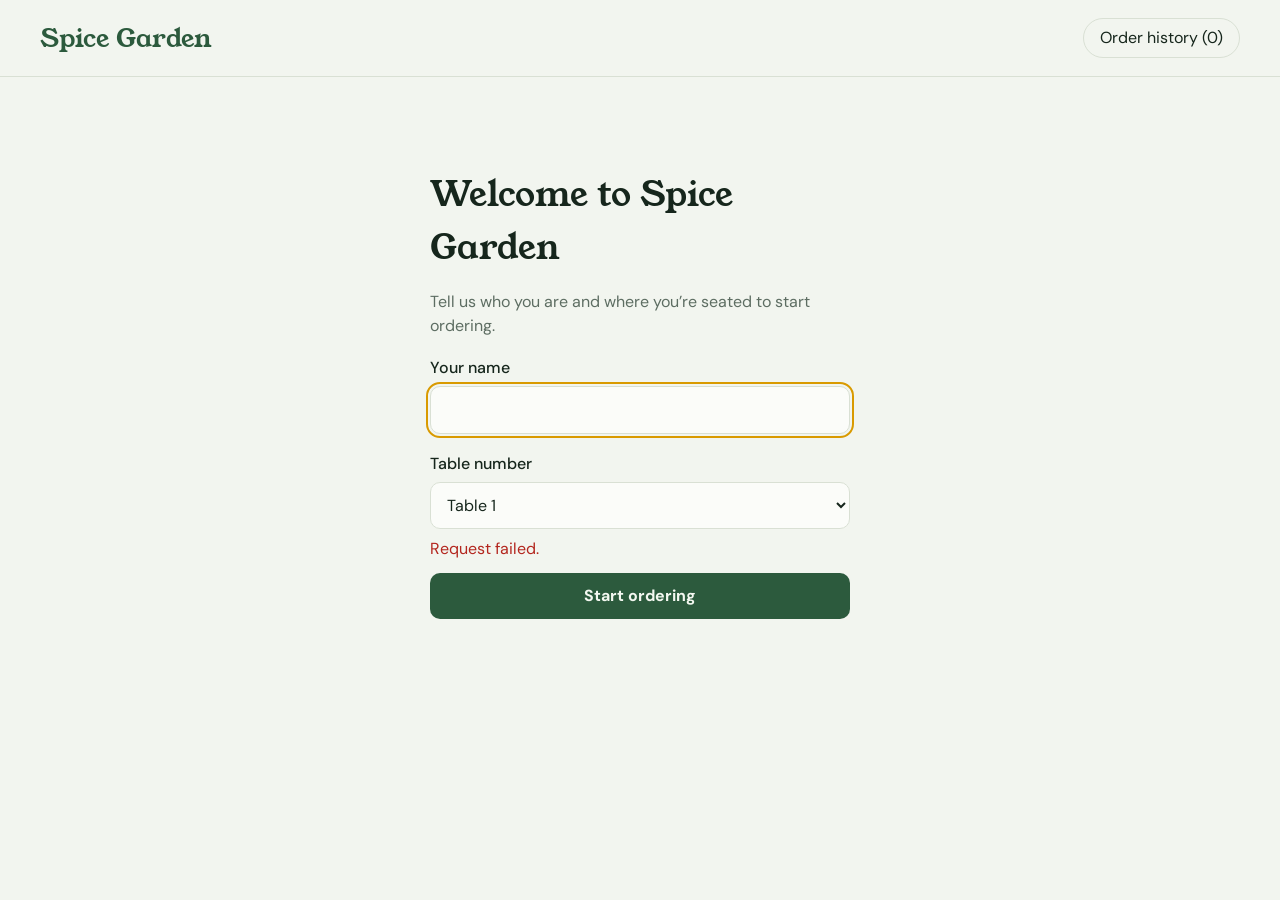
==== index.html @ db1479c8 "Initial commit" ====
<!DOCTYPE html>
<html lang="en">
<head>
<meta charset="utf-8">
<meta name="viewport" content="width=device-width, initial-scale=1, viewport-fit=cover">
<title>Spice Garden</title>
<link href="https://fonts.googleapis.com/css2?family=Young+Serif&family=DM+Sans:wght@400;500;700&display=swap" rel="stylesheet">
<style>
:root{
  --bg:#f2f5ef;--surface:#fbfcf9;--ink:#16261c;--muted:#5d6d62;--line:#d9e0d4;
  --green:#2c5a3d;--on-green:#f4f8f1;--gold:#d99a00;--veg:#2f8f4e;--nonveg:#c23b2e;--err:#b3261e;
  box-sizing:border-box;padding-top:env(safe-area-inset-top,0px);padding-bottom:env(safe-area-inset-bottom,0px);
  color-scheme:light;
}
@media (prefers-color-scheme:dark){:root:not([data-theme="light"]){
  --bg:#101a14;--surface:#17251c;--ink:#e8efe6;--muted:#9fb0a4;--line:#2a3b30;
  --green:#7fc496;--on-green:#0f1d14;--gold:#f0b429;--veg:#5fcf80;--nonveg:#ef7b6e;--err:#ff8a80;color-scheme:dark}}
:root[data-theme="dark"]{
  --bg:#101a14;--surface:#17251c;--ink:#e8efe6;--muted:#9fb0a4;--line:#2a3b30;
  --green:#7fc496;--on-green:#0f1d14;--gold:#f0b429;--veg:#5fcf80;--nonveg:#ef7b6e;--err:#ff8a80;color-scheme:dark}
html{scroll-padding-top:env(safe-area-inset-top,0px)}
*{box-sizing:border-box}
body{margin:0;background:var(--bg);color:var(--ink);font:16px/1.5 "DM Sans",system-ui,sans-serif}
h1,h2,h3{font-family:"Young Serif",Georgia,serif;font-weight:400;margin:0}
button{font:inherit;color:inherit;cursor:pointer}
:focus-visible{outline:2px solid var(--gold);outline-offset:2px}
header{display:flex;justify-content:space-between;align-items:center;gap:12px;padding:18px clamp(16px,4vw,40px);border-bottom:1px solid var(--line)}
header h1{font-size:1.6rem;color:var(--green)}
.link{background:none;border:1px solid var(--line);border-radius:999px;padding:7px 16px}
.link:hover{border-color:var(--green)}
main{max-width:1080px;margin:0 auto;padding:28px clamp(16px,4vw,40px) 60px}
.btn{background:var(--green);color:var(--on-green);border:0;border-radius:10px;padding:11px 20px;font-weight:700}
.btn:hover{filter:brightness(1.08)}
.btn[disabled]{opacity:.45;cursor:not-allowed}
.btn.ghost{background:transparent;color:var(--ink);border:1px solid var(--line)}
.btn.block{width:100%}
.muted{color:var(--muted)}
.err{color:var(--err);min-height:1.5em;margin:8px 0 0}
.start{max-width:420px;margin:7vh auto 0}
.start h2{font-size:2.2rem;margin-bottom:6px}
label{display:block;font-weight:500;margin:18px 0 6px}
input,select{width:100%;font:inherit;color:var(--ink);background:var(--surface);border:1px solid var(--line);border-radius:10px;padding:11px 12px}
.layout{display:grid;grid-template-columns:minmax(0,1fr) 340px;gap:36px;align-items:start}
@media (max-width:820px){.layout{grid-template-columns:1fr}}
.hello{margin-bottom:22px}
.hello h2{font-size:1.7rem}
.cat{margin-bottom:28px}
.cat h3{font-size:1.2rem;padding-bottom:8px;border-bottom:1px solid var(--line);margin-bottom:4px}
.item{display:flex;align-items:center;gap:14px;padding:14px 0;border-bottom:1px solid var(--line)}
.dish-thumb{width:54px;height:54px;border-radius:12px;object-fit:cover;box-shadow:0 5px 14px rgba(22,38,28,.12);transition:transform .2s}
.item:hover .dish-thumb{transform:scale(1.06) rotate(-2deg)}
.dot{width:14px;height:14px;border:2px solid;border-radius:3px;display:grid;place-items:center;flex:none}
.dot::after{content:"";width:6px;height:6px;border-radius:50%;background:currentColor}
.dot.v{color:var(--veg)}.dot.n{color:var(--nonveg)}
.item .info{flex:1;min-width:0}
.item .name{font-weight:500}
.item .sub{font-size:.85rem;color:var(--muted)}
.price{font-variant-numeric:tabular-nums;font-weight:500}
.qty{display:flex;align-items:center;border:1px solid var(--line);border-radius:999px}
.qty button{background:none;border:0;width:30px;height:30px;font-size:1.1rem}
.qty span{min-width:22px;text-align:center;font-variant-numeric:tabular-nums}
.add{background:none;border:1px solid var(--green);color:var(--green);border-radius:999px;padding:6px 16px;font-weight:700}
.add:hover{background:var(--green);color:var(--on-green)}
aside{position:sticky;top:calc(16px + env(safe-area-inset-top,0px));background:var(--surface);border:1px solid var(--line);border-radius:14px;padding:22px}
aside h3{font-size:1.3rem;margin-bottom:12px}
.line{display:flex;justify-content:space-between;gap:10px;padding:8px 0;border-bottom:1px dashed var(--line)}
.line .rm{background:none;border:0;color:var(--muted);padding:0 4px;font-size:1.1rem}
.line .rm:hover{color:var(--err)}
.sum{display:flex;justify-content:space-between;padding:4px 0;font-variant-numeric:tabular-nums}
.sum.total{font-weight:700;font-size:1.15rem;border-top:1px solid var(--ink);margin-top:8px;padding-top:10px}
.actions{display:grid;gap:8px;margin-top:18px}
.pay{display:grid;gap:8px;margin-top:16px}
.status{display:flex;gap:6px;margin:18px 0}
.status div{flex:1;text-align:center;padding:8px 4px;border-radius:8px;border:1px solid var(--line);font-size:.85rem;color:var(--muted)}
.status div.on{background:var(--green);color:var(--on-green);border-color:var(--green);font-weight:700}
.empty{color:var(--muted);padding:10px 0}
table{width:100%;border-collapse:collapse;font-variant-numeric:tabular-nums}
th,td{text-align:left;padding:11px 10px;border-bottom:1px solid var(--line)}
th{font-weight:500;color:var(--muted);font-size:.85rem}
.scroll{overflow-x:auto}
.toast{position:fixed;left:50%;bottom:calc(20px + env(safe-area-inset-bottom,0px));transform:translateX(-50%);background:var(--ink);color:var(--bg);padding:10px 18px;border-radius:999px;font-size:.9rem;opacity:0;pointer-events:none;transition:opacity .2s}
.toast.show{opacity:1}
@media (prefers-reduced-motion:reduce){*{transition:none!important}}
@media (max-width:520px){.dish-thumb{width:46px;height:46px}}
</style>
</head>
<body>
<header>
  <h1>Spice Garden</h1>
  <button class="link" id="navBtn"></button>
</header>
<main id="app"></main>
<div class="toast" id="toast" role="status"></div>

<script>
(function(){
  var MAX_TABLES = 10;
  var CATS = [["STARTER","Starter"],["MAIN_COURSE","Main course"],["DESSERT","Dessert"],["DRINK","Drink"]];
  var MENU = [];
  var S = {view:"start", prev:"start", stage:"order", customer:null, orderId:null, bill:null, picks:{}, history:[], current:null, error:""};
  var app = document.getElementById("app"), navBtn = document.getElementById("navBtn");

  // The page contains no ordering logic: every rule (validation, billing, GST,
  // payment, kitchen status) runs in the Java backend and is reached through /api/...
  function esc(s){var d=document.createElement("div");d.textContent=s;return d.innerHTML;}
  function money(v){return "₹"+Number(v).toFixed(2);}
  function toast(msg){var t=document.getElementById("toast");t.textContent=msg;t.classList.add("show");clearTimeout(toast.h);toast.h=setTimeout(function(){t.classList.remove("show");},1800);}
  function find(id){return MENU.filter(function(m){return m.id===id;})[0];}
  function B(){return S.bill || {lines:[],subtotal:0,gst:0,total:0};}

  function api(url, opts){
    return fetch(url, opts).then(function(r){
      return r.json().catch(function(){return {};}).then(function(d){
        if(!r.ok) throw new Error(d.error || "Request failed.");
        return d;
      });
    }).catch(function(e){
      throw new Error(e && e.message === "Failed to fetch" ? "Cannot reach the server. Please try again." : e.message);
    });
  }
  function form(o){return Object.keys(o).map(function(k){return encodeURIComponent(k)+"="+encodeURIComponent(o[k]);}).join("&");}
  function post(url,o){return api(url,{method:"POST",headers:{"Content-Type":"application/x-www-form-urlencoded;charset=UTF-8"},body:form(o)});}

  var DISH_IMAGES = {
    1:"public/dishes/paneer-tikka.svg",
    2:"public/dishes/chicken-wings.svg",
    3:"public/dishes/veg-biryani.svg",
    4:"public/dishes/butter-chicken.svg",
    5:"public/dishes/gulab-jamun.svg",
    6:"public/dishes/masala-chai.svg"
  };

  function itemRow(m){
    var q = S.picks[m.id]||1, veg = m.type==="VEG";
    return '<div class="item"><img class="dish-thumb" src="'+(DISH_IMAGES[m.id]||"")+'" alt="'+esc(m.name)+'"><span class="dot '+(veg?'v':'n')+'" title="'+(veg?'Vegetarian':'Non-vegetarian')+'"></span>'+
      '<div class="info"><div class="name">'+esc(m.name)+'</div><div class="sub">'+(veg?'Vegetarian':'Non-vegetarian, spice '+m.spice+'/5')+'</div></div>'+
      '<div class="price">'+money(m.price)+'</div>'+
      '<div class="qty"><button data-act="dec" data-id="'+m.id+'" aria-label="Decrease quantity">−</button><span>'+q+'</span><button data-act="inc" data-id="'+m.id+'" aria-label="Increase quantity">+</button></div>'+
      '<button class="add" data-act="add" data-id="'+m.id+'">Add</button></div>';
  }

  function menuHtml(){
    if(!MENU.length) return '<p class="empty">Loading menu…</p>';
    return CATS.map(function(c){
      var items = MENU.filter(function(m){return m.category===c[0];}).map(itemRow).join("");
      return '<section class="cat"><h3>'+c[1]+'</h3>'+items+'</section>';
    }).join("");
  }

  function totalsHtml(b){
    return '<div class="sum" style="margin-top:12px"><span>Subtotal</span><span>'+money(b.subtotal)+'</span></div>'+
      '<div class="sum"><span>GST (5%)</span><span>'+money(b.gst)+'</span></div>'+
      '<div class="sum total"><span>Total</span><span>'+money(b.total)+'</span></div>';
  }

  function cartHtml(){
    var b = B();
    var body = b.lines.length ? b.lines.map(function(l,i){
      return '<div class="line"><span>'+esc(l.name)+' × '+l.quantity+'</span><span>'+money(l.lineTotal)+
        ' <button class="rm" data-act="rm" data-i="'+i+'" aria-label="Remove '+esc(l.name)+'">×</button></span></div>';
    }).join("") : '<p class="empty">Your order is empty. Add something from the menu.</p>';
    return '<h3>Your order</h3>'+body+totalsHtml(b)+
      '<div class="err" id="cartErr">'+esc(S.error)+'</div>'+
      '<div class="actions"><button class="btn block" data-act="bill">Get bill</button>'+
      '<button class="btn ghost block" data-act="cancel">Cancel order</button></div>';
  }

  function billHtml(){
    var b = B(), c = S.customer;
    return '<h3>Bill · Order #'+b.orderId+'</h3><p class="muted" style="margin:0 0 8px">'+esc(c.name)+', table '+c.table+'</p>'+
      b.lines.map(function(l){return '<div class="line"><span>'+esc(l.name)+' × '+l.quantity+'</span><span>'+money(l.lineTotal)+'</span></div>';}).join("")+
      totalsHtml(b)+
      '<div class="err" id="payErr">'+esc(S.error)+'</div>'+
      '<div class="pay"><span class="muted">Choose a payment method</span>'+
      '<button class="btn block" data-act="pay" data-mode="CASH">Pay with cash</button>'+
      '<button class="btn block" data-act="pay" data-mode="UPI">Pay with UPI</button>'+
      '<button class="btn block" data-act="pay" data-mode="CARD">Pay with card</button>'+
      '<button class="btn ghost block" data-act="back">Back to order</button></div>';
  }

  var PAYMSG = {
    CASH:function(a){return "Please pay "+money(a)+" in cash at the counter.";},
    UPI:function(a){return "Scan the QR code to pay "+money(a)+" via UPI.";},
    CARD:function(a){return "Swipe your card to pay "+money(a)+".";}
  };

  function kitchenHtml(){
    var o = S.current, st = ["PAID","PREPARING","READY"], idx = st.indexOf(o.status);
    var done = o.status==="READY";
    return '<h3>Order #'+o.id+'</h3><p class="muted" style="margin:0">'+PAYMSG[o.mode](o.total)+'</p>'+
      '<div class="status">'+st.map(function(s,i){return '<div class="'+(i<=idx?'on':'')+'">'+s.charAt(0)+s.slice(1).toLowerCase()+'</div>';}).join("")+'</div>'+
      '<p>'+(done?'Order #'+o.id+' is ready. Thank you, '+esc(o.name)+'! Enjoy your meal at table '+o.table+'.':'Kitchen: preparing order #'+o.id+'…')+'</p>'+
      (done?'<div class="actions"><button class="btn block" data-act="next">Serve another customer</button></div>':'');
  }

  function startHtml(){
    var opts = ""; for(var i=1;i<=MAX_TABLES;i++) opts += '<option value="'+i+'">Table '+i+'</option>';
    return '<div class="start"><h2>Welcome to Spice Garden</h2><p class="muted">Tell us who you are and where you’re seated to start ordering.</p>'+
      '<form id="startForm" novalidate><label for="nm">Your name</label><input id="nm" autocomplete="off" required>'+
      '<label for="tb">Table number</label><select id="tb">'+opts+'</select>'+
      '<div class="err" id="startErr">'+esc(S.error)+'</div>'+
      '<button class="btn block" type="submit" style="margin-top:12px">Start ordering</button></form></div>';
  }

  function historyHtml(){
    if(!S.history.length) return '<h2>Order history</h2><p class="empty">No orders today.</p>';
    return '<h2 style="margin-bottom:14px">Order history</h2><div class="scroll"><table><thead><tr><th>Order</th><th>Customer</th><th>Table</th><th>Total</th><th>Paid by</th><th>Status</th></tr></thead><tbody>'+
      S.history.map(function(o){return '<tr><td>#'+o.id+'</td><td>'+esc(o.name)+'</td><td>'+o.table+'</td><td>'+money(o.total)+'</td><td>'+esc(o.mode)+'</td><td>'+esc(o.status)+'</td></tr>';}).join("")+'</tbody></table></div>';
  }

  function render(){
    navBtn.textContent = S.view==="history" ? "Back" : "Order history ("+S.history.length+")";
    if(S.view==="history"){ app.innerHTML = historyHtml(); return; }
    if(S.view==="start"){ app.innerHTML = startHtml(); var n=document.getElementById("nm"); if(n) n.focus(); return; }
    var side = S.stage==="bill" ? billHtml() : S.stage==="kitchen" ? kitchenHtml() : cartHtml();
    var menu = S.stage==="order" ? menuHtml() : "";
    app.innerHTML = '<div class="hello"><h2>Hello '+esc(S.customer.name)+'</h2><p class="muted" style="margin:0">Table '+S.customer.table+' is ready.</p></div>'+
      (S.stage==="order" ? '<div class="layout"><div>'+menu+'</div><aside>'+side+'</aside></div>' : '<div style="max-width:440px"><aside style="position:static">'+side+'</aside></div>');
  }

  function resetOrder(){ S.bill=null; S.picks={}; S.stage="order"; S.error=""; }
  function fail(e){ S.error = e.message; render(); }

  function refreshHistory(){
    return api("/api/history").then(function(h){ S.history = h; render(); }).catch(function(){});
  }

  // The Java kitchen thread moves the order PAID -> PREPARING -> READY; the page just polls.
  function startKitchen(o){
    S.current = o; S.stage = "kitchen"; render();
    (function poll(){
      api("/api/order?orderId="+o.id).then(function(b){
        if(S.current!==o) return;
        o.status = b.status;
        if(S.stage==="kitchen" && S.view!=="history") render();
        if(b.status==="READY") setTimeout(refreshHistory,300); else setTimeout(poll,400);
      }).catch(function(){ if(S.current===o) setTimeout(poll,1000); });
    })();
  }

  app.addEventListener("submit", function(e){
    if(e.target.id!=="startForm") return;
    e.preventDefault();
    var name = document.getElementById("nm").value, table = document.getElementById("tb").value;
    post("/api/order",{name:name,table:table}).then(function(b){
      S.customer={name:b.name,table:b.table}; S.orderId=b.orderId; S.bill=b; S.error=""; S.view="order"; S.stage="order"; S.picks={}; render();
    }).catch(function(err){
      S.error=err.message; var el=document.getElementById("startErr"); if(el) el.textContent=S.error;
    });
  });

  app.addEventListener("click", function(e){
    var b = e.target.closest("[data-act]"); if(!b) return;
    var act = b.dataset.act, id = parseInt(b.dataset.id,10);
    if(act==="inc"){ S.picks[id]=Math.min(20,(S.picks[id]||1)+1); render(); }
    else if(act==="dec"){ S.picks[id]=Math.max(1,(S.picks[id]||1)-1); render(); }
    else if(act==="add"){
      var m = find(id), q = S.picks[id]||1;
      post("/api/order",{orderId:S.orderId,item:id,quantity:q}).then(function(r){
        S.bill=r; S.picks[id]=1; S.error=""; render(); toast("Added "+q+" × "+m.name);
      }).catch(fail);
    }
    else if(act==="rm"){
      api("/api/order?orderId="+S.orderId+"&line="+(parseInt(b.dataset.i,10)+1),{method:"DELETE"}).then(function(r){
        S.bill=r; S.error=""; render();
      }).catch(fail);
    }
    else if(act==="bill"){
      api("/api/bill?orderId="+S.orderId).then(function(r){
        S.bill=r; S.error=""; S.stage="bill"; render();
      }).catch(fail);
    }
    else if(act==="back"){ S.stage="order"; S.error=""; render(); }
    else if(act==="cancel"){
      api("/api/order?orderId="+S.orderId,{method:"DELETE"}).then(function(){
        resetOrder(); S.view="start"; S.customer=null; S.orderId=null; render(); toast("Order cancelled");
      }).catch(fail);
    }
    else if(act==="pay"){
      post("/api/pay",{orderId:S.orderId,mode:b.dataset.mode}).then(function(o){
        S.bill=null; S.error=""; startKitchen(o);
      }).catch(fail);
    }
    else if(act==="next"){ S.customer=null; S.orderId=null; S.current=null; resetOrder(); S.view="start"; render(); }
  });

  navBtn.addEventListener("click", function(){
    if(S.view==="history"){ S.view = S.prev; }
    else { S.prev = S.view; S.view = "history"; refreshHistory(); }
    render();
  });

  api("/api/menu").then(function(m){ MENU = m; render(); }).catch(function(e){ S.error=e.message; render(); });
  refreshHistory();
  render();
})();
</script>
</body>
</html>
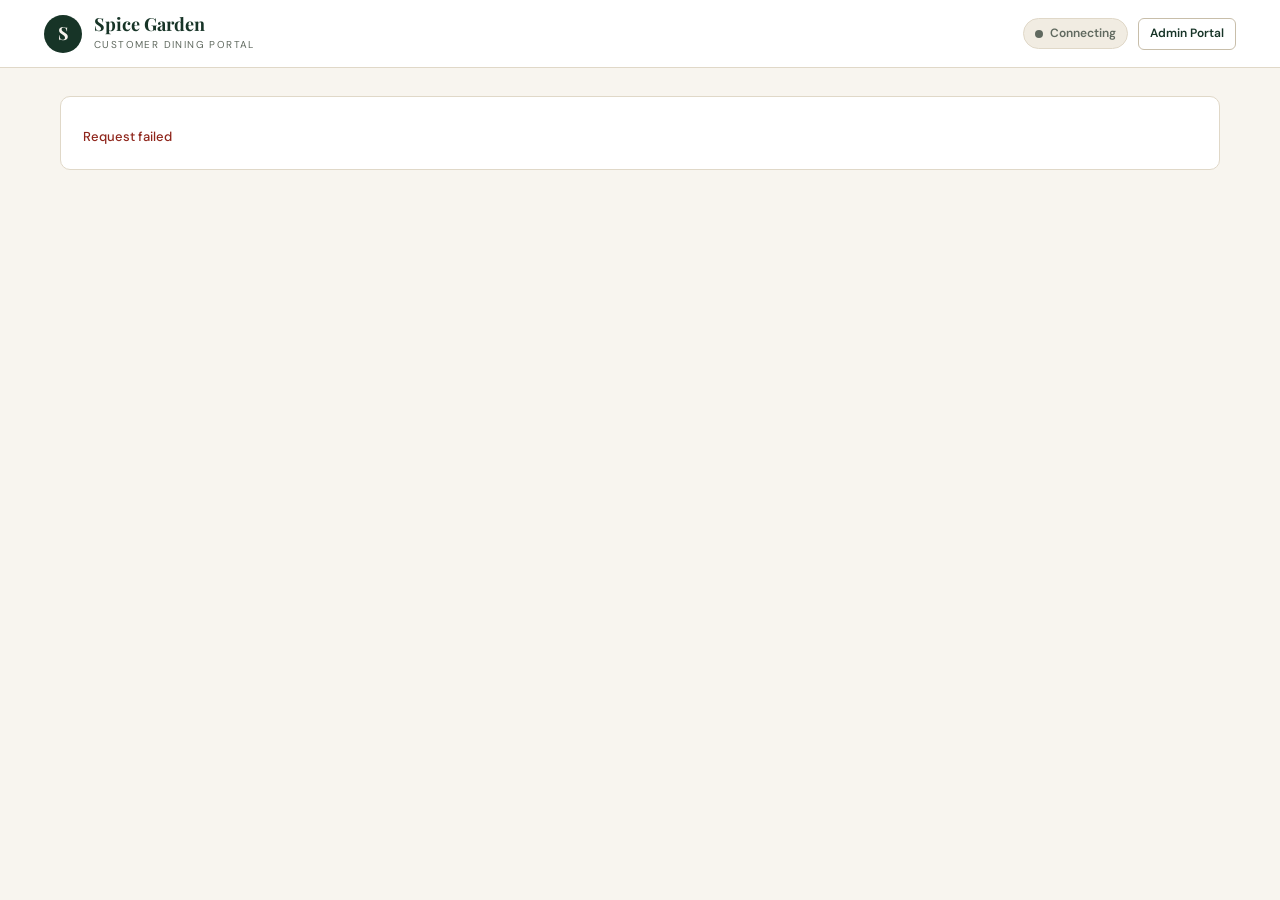
==== commit aac07af5: "Add Customer/Admin portals, visual table floor plan, shared table billing, MySQL/persistent DB, feed" ====
--- a/index.html
+++ b/index.html
@@ -1,299 +1,65 @@
-<!DOCTYPE html>
+<!doctype html>
 <html lang="en">
 <head>
-<meta charset="utf-8">
-<meta name="viewport" content="width=device-width, initial-scale=1, viewport-fit=cover">
-<title>Spice Garden</title>
-<link href="https://fonts.googleapis.com/css2?family=Young+Serif&family=DM+Sans:wght@400;500;700&display=swap" rel="stylesheet">
-<style>
-:root{
-  --bg:#f2f5ef;--surface:#fbfcf9;--ink:#16261c;--muted:#5d6d62;--line:#d9e0d4;
-  --green:#2c5a3d;--on-green:#f4f8f1;--gold:#d99a00;--veg:#2f8f4e;--nonveg:#c23b2e;--err:#b3261e;
-  box-sizing:border-box;padding-top:env(safe-area-inset-top,0px);padding-bottom:env(safe-area-inset-bottom,0px);
-  color-scheme:light;
-}
-@media (prefers-color-scheme:dark){:root:not([data-theme="light"]){
-  --bg:#101a14;--surface:#17251c;--ink:#e8efe6;--muted:#9fb0a4;--line:#2a3b30;
-  --green:#7fc496;--on-green:#0f1d14;--gold:#f0b429;--veg:#5fcf80;--nonveg:#ef7b6e;--err:#ff8a80;color-scheme:dark}}
-:root[data-theme="dark"]{
-  --bg:#101a14;--surface:#17251c;--ink:#e8efe6;--muted:#9fb0a4;--line:#2a3b30;
-  --green:#7fc496;--on-green:#0f1d14;--gold:#f0b429;--veg:#5fcf80;--nonveg:#ef7b6e;--err:#ff8a80;color-scheme:dark}
-html{scroll-padding-top:env(safe-area-inset-top,0px)}
-*{box-sizing:border-box}
-body{margin:0;background:var(--bg);color:var(--ink);font:16px/1.5 "DM Sans",system-ui,sans-serif}
-h1,h2,h3{font-family:"Young Serif",Georgia,serif;font-weight:400;margin:0}
-button{font:inherit;color:inherit;cursor:pointer}
-:focus-visible{outline:2px solid var(--gold);outline-offset:2px}
-header{display:flex;justify-content:space-between;align-items:center;gap:12px;padding:18px clamp(16px,4vw,40px);border-bottom:1px solid var(--line)}
-header h1{font-size:1.6rem;color:var(--green)}
-.link{background:none;border:1px solid var(--line);border-radius:999px;padding:7px 16px}
-.link:hover{border-color:var(--green)}
-main{max-width:1080px;margin:0 auto;padding:28px clamp(16px,4vw,40px) 60px}
-.btn{background:var(--green);color:var(--on-green);border:0;border-radius:10px;padding:11px 20px;font-weight:700}
-.btn:hover{filter:brightness(1.08)}
-.btn[disabled]{opacity:.45;cursor:not-allowed}
-.btn.ghost{background:transparent;color:var(--ink);border:1px solid var(--line)}
-.btn.block{width:100%}
-.muted{color:var(--muted)}
-.err{color:var(--err);min-height:1.5em;margin:8px 0 0}
-.start{max-width:420px;margin:7vh auto 0}
-.start h2{font-size:2.2rem;margin-bottom:6px}
-label{display:block;font-weight:500;margin:18px 0 6px}
-input,select{width:100%;font:inherit;color:var(--ink);background:var(--surface);border:1px solid var(--line);border-radius:10px;padding:11px 12px}
-.layout{display:grid;grid-template-columns:minmax(0,1fr) 340px;gap:36px;align-items:start}
-@media (max-width:820px){.layout{grid-template-columns:1fr}}
-.hello{margin-bottom:22px}
-.hello h2{font-size:1.7rem}
-.cat{margin-bottom:28px}
-.cat h3{font-size:1.2rem;padding-bottom:8px;border-bottom:1px solid var(--line);margin-bottom:4px}
-.item{display:flex;align-items:center;gap:14px;padding:14px 0;border-bottom:1px solid var(--line)}
-.dish-thumb{width:54px;height:54px;border-radius:12px;object-fit:cover;box-shadow:0 5px 14px rgba(22,38,28,.12);transition:transform .2s}
-.item:hover .dish-thumb{transform:scale(1.06) rotate(-2deg)}
-.dot{width:14px;height:14px;border:2px solid;border-radius:3px;display:grid;place-items:center;flex:none}
-.dot::after{content:"";width:6px;height:6px;border-radius:50%;background:currentColor}
-.dot.v{color:var(--veg)}.dot.n{color:var(--nonveg)}
-.item .info{flex:1;min-width:0}
-.item .name{font-weight:500}
-.item .sub{font-size:.85rem;color:var(--muted)}
-.price{font-variant-numeric:tabular-nums;font-weight:500}
-.qty{display:flex;align-items:center;border:1px solid var(--line);border-radius:999px}
-.qty button{background:none;border:0;width:30px;height:30px;font-size:1.1rem}
-.qty span{min-width:22px;text-align:center;font-variant-numeric:tabular-nums}
-.add{background:none;border:1px solid var(--green);color:var(--green);border-radius:999px;padding:6px 16px;font-weight:700}
-.add:hover{background:var(--green);color:var(--on-green)}
-aside{position:sticky;top:calc(16px + env(safe-area-inset-top,0px));background:var(--surface);border:1px solid var(--line);border-radius:14px;padding:22px}
-aside h3{font-size:1.3rem;margin-bottom:12px}
-.line{display:flex;justify-content:space-between;gap:10px;padding:8px 0;border-bottom:1px dashed var(--line)}
-.line .rm{background:none;border:0;color:var(--muted);padding:0 4px;font-size:1.1rem}
-.line .rm:hover{color:var(--err)}
-.sum{display:flex;justify-content:space-between;padding:4px 0;font-variant-numeric:tabular-nums}
-.sum.total{font-weight:700;font-size:1.15rem;border-top:1px solid var(--ink);margin-top:8px;padding-top:10px}
-.actions{display:grid;gap:8px;margin-top:18px}
-.pay{display:grid;gap:8px;margin-top:16px}
-.status{display:flex;gap:6px;margin:18px 0}
-.status div{flex:1;text-align:center;padding:8px 4px;border-radius:8px;border:1px solid var(--line);font-size:.85rem;color:var(--muted)}
-.status div.on{background:var(--green);color:var(--on-green);border-color:var(--green);font-weight:700}
-.empty{color:var(--muted);padding:10px 0}
-table{width:100%;border-collapse:collapse;font-variant-numeric:tabular-nums}
-th,td{text-align:left;padding:11px 10px;border-bottom:1px solid var(--line)}
-th{font-weight:500;color:var(--muted);font-size:.85rem}
-.scroll{overflow-x:auto}
-.toast{position:fixed;left:50%;bottom:calc(20px + env(safe-area-inset-bottom,0px));transform:translateX(-50%);background:var(--ink);color:var(--bg);padding:10px 18px;border-radius:999px;font-size:.9rem;opacity:0;pointer-events:none;transition:opacity .2s}
-.toast.show{opacity:1}
-@media (prefers-reduced-motion:reduce){*{transition:none!important}}
-@media (max-width:520px){.dish-thumb{width:46px;height:46px}}
-</style>
+  <meta charset="utf-8">
+  <meta name="viewport" content="width=device-width, initial-scale=1">
+  <meta name="theme-color" content="#173427">
+  <title>Spice Garden · Table Dining &amp; Ordering</title>
+  <link rel="preconnect" href="https://fonts.googleapis.com">
+  <link rel="preconnect" href="https://fonts.gstatic.com" crossorigin>
+  <link href="https://fonts.googleapis.com/css2?family=DM+Sans:wght@400;500;600;700&family=Playfair+Display:ital,wght@0,600;0,700;1,600&display=swap" rel="stylesheet">
+  <link rel="stylesheet" href="/public/css/theme.css">
+  <script src="/public/js/qr.js" defer></script>
+  <script src="/public/js/customer.js" defer></script>
 </head>
 <body>
-<header>
-  <h1>Spice Garden</h1>
-  <button class="link" id="navBtn"></button>
-</header>
-<main id="app"></main>
-<div class="toast" id="toast" role="status"></div>
+  <header class="topbar">
+    <a class="brand" href="/">
+      <span class="brand-mark">S</span>
+      <span class="brand-text">
+        <strong>Spice Garden</strong>
+        <small>Customer Dining Portal</small>
+      </span>
+    </a>
+    <div class="topbar-right">
+      <span class="live-pill" id="live-pill"><span class="live-dot"></span><span id="live-label">Connecting</span></span>
+      <a class="btn btn-outline btn-sm" href="/admin">Admin Portal</a>
+    </div>
+  </header>
 
-<script>
-(function(){
-  var MAX_TABLES = 10;
-  var CATS = [["STARTER","Starter"],["MAIN_COURSE","Main course"],["DESSERT","Dessert"],["DRINK","Drink"]];
-  var MENU = [];
-  var S = {view:"start", prev:"start", stage:"order", customer:null, orderId:null, bill:null, picks:{}, history:[], current:null, error:""};
-  var app = document.getElementById("app"), navBtn = document.getElementById("navBtn");
+  <main class="page" id="app">
+    <p class="muted">Loading Spice Garden dining floor…</p>
+  </main>
 
-  // The page contains no ordering logic: every rule (validation, billing, GST,
-  // payment, kitchen status) runs in the Java backend and is reached through /api/...
-  function esc(s){var d=document.createElement("div");d.textContent=s;return d.innerHTML;}
-  function money(v){return "₹"+Number(v).toFixed(2);}
-  function toast(msg){var t=document.getElementById("toast");t.textContent=msg;t.classList.add("show");clearTimeout(toast.h);toast.h=setTimeout(function(){t.classList.remove("show");},1800);}
-  function find(id){return MENU.filter(function(m){return m.id===id;})[0];}
-  function B(){return S.bill || {lines:[],subtotal:0,gst:0,total:0};}
+  <dialog id="qr-dialog">
+    <div class="dialog-head">
+      <div>
+        <p class="eyebrow">Share Your Table</p>
+        <h3>Invite Friends to <span id="qr-table-title">Table</span></h3>
+      </div>
+      <button class="icon-close" type="button" id="close-qr" aria-label="Close QR dialog">×</button>
+    </div>
+    <p class="muted" style="margin:0;font-size:13px;">Anyone at your table can scan this QR code or enter the join code on their phone to order onto the same running bill.</p>
+    <div class="qr-box" id="qr-container"></div>
+    <div style="text-align:center;">
+      <div class="code-chip" id="qr-code-text" style="font-size:16px;padding:7px 14px;"></div>
+      <p class="muted mono" id="qr-url-text" style="font-size:11px;word-break:break-all;margin:10px 0;"></p>
+      <button class="btn btn-outline btn-sm" type="button" id="copy-join-link">Copy invite link</button>
+    </div>
+  </dialog>
 
-  function api(url, opts){
-    return fetch(url, opts).then(function(r){
-      return r.json().catch(function(){return {};}).then(function(d){
-        if(!r.ok) throw new Error(d.error || "Request failed.");
-        return d;
-      });
-    }).catch(function(e){
-      throw new Error(e && e.message === "Failed to fetch" ? "Cannot reach the server. Please try again." : e.message);
-    });
-  }
-  function form(o){return Object.keys(o).map(function(k){return encodeURIComponent(k)+"="+encodeURIComponent(o[k]);}).join("&");}
-  function post(url,o){return api(url,{method:"POST",headers:{"Content-Type":"application/x-www-form-urlencoded;charset=UTF-8"},body:form(o)});}
+  <dialog id="checkout-dialog">
+    <div class="dialog-head">
+      <div>
+        <p class="eyebrow">Shared Table Settlement</p>
+        <h3>Checkout · <span id="checkout-table-label">Table</span></h3>
+      </div>
+      <button class="icon-close" type="button" id="close-checkout" aria-label="Close checkout">×</button>
+    </div>
+    <div id="checkout-summary"></div>
+    <p class="error-msg" id="checkout-error"></p>
+  </dialog>
 
-  var DISH_IMAGES = {
-    1:"public/dishes/paneer-tikka.svg",
-    2:"public/dishes/chicken-wings.svg",
-    3:"public/dishes/veg-biryani.svg",
-    4:"public/dishes/butter-chicken.svg",
-    5:"public/dishes/gulab-jamun.svg",
-    6:"public/dishes/masala-chai.svg"
-  };
-
-  function itemRow(m){
-    var q = S.picks[m.id]||1, veg = m.type==="VEG";
-    return '<div class="item"><img class="dish-thumb" src="'+(DISH_IMAGES[m.id]||"")+'" alt="'+esc(m.name)+'"><span class="dot '+(veg?'v':'n')+'" title="'+(veg?'Vegetarian':'Non-vegetarian')+'"></span>'+
-      '<div class="info"><div class="name">'+esc(m.name)+'</div><div class="sub">'+(veg?'Vegetarian':'Non-vegetarian, spice '+m.spice+'/5')+'</div></div>'+
-      '<div class="price">'+money(m.price)+'</div>'+
-      '<div class="qty"><button data-act="dec" data-id="'+m.id+'" aria-label="Decrease quantity">−</button><span>'+q+'</span><button data-act="inc" data-id="'+m.id+'" aria-label="Increase quantity">+</button></div>'+
-      '<button class="add" data-act="add" data-id="'+m.id+'">Add</button></div>';
-  }
-
-  function menuHtml(){
-    if(!MENU.length) return '<p class="empty">Loading menu…</p>';
-    return CATS.map(function(c){
-      var items = MENU.filter(function(m){return m.category===c[0];}).map(itemRow).join("");
-      return '<section class="cat"><h3>'+c[1]+'</h3>'+items+'</section>';
-    }).join("");
-  }
-
-  function totalsHtml(b){
-    return '<div class="sum" style="margin-top:12px"><span>Subtotal</span><span>'+money(b.subtotal)+'</span></div>'+
-      '<div class="sum"><span>GST (5%)</span><span>'+money(b.gst)+'</span></div>'+
-      '<div class="sum total"><span>Total</span><span>'+money(b.total)+'</span></div>';
-  }
-
-  function cartHtml(){
-    var b = B();
-    var body = b.lines.length ? b.lines.map(function(l,i){
-      return '<div class="line"><span>'+esc(l.name)+' × '+l.quantity+'</span><span>'+money(l.lineTotal)+
-        ' <button class="rm" data-act="rm" data-i="'+i+'" aria-label="Remove '+esc(l.name)+'">×</button></span></div>';
-    }).join("") : '<p class="empty">Your order is empty. Add something from the menu.</p>';
-    return '<h3>Your order</h3>'+body+totalsHtml(b)+
-      '<div class="err" id="cartErr">'+esc(S.error)+'</div>'+
-      '<div class="actions"><button class="btn block" data-act="bill">Get bill</button>'+
-      '<button class="btn ghost block" data-act="cancel">Cancel order</button></div>';
-  }
-
-  function billHtml(){
-    var b = B(), c = S.customer;
-    return '<h3>Bill · Order #'+b.orderId+'</h3><p class="muted" style="margin:0 0 8px">'+esc(c.name)+', table '+c.table+'</p>'+
-      b.lines.map(function(l){return '<div class="line"><span>'+esc(l.name)+' × '+l.quantity+'</span><span>'+money(l.lineTotal)+'</span></div>';}).join("")+
-      totalsHtml(b)+
-      '<div class="err" id="payErr">'+esc(S.error)+'</div>'+
-      '<div class="pay"><span class="muted">Choose a payment method</span>'+
-      '<button class="btn block" data-act="pay" data-mode="CASH">Pay with cash</button>'+
-      '<button class="btn block" data-act="pay" data-mode="UPI">Pay with UPI</button>'+
-      '<button class="btn block" data-act="pay" data-mode="CARD">Pay with card</button>'+
-      '<button class="btn ghost block" data-act="back">Back to order</button></div>';
-  }
-
-  var PAYMSG = {
-    CASH:function(a){return "Please pay "+money(a)+" in cash at the counter.";},
-    UPI:function(a){return "Scan the QR code to pay "+money(a)+" via UPI.";},
-    CARD:function(a){return "Swipe your card to pay "+money(a)+".";}
-  };
-
-  function kitchenHtml(){
-    var o = S.current, st = ["PAID","PREPARING","READY"], idx = st.indexOf(o.status);
-    var done = o.status==="READY";
-    return '<h3>Order #'+o.id+'</h3><p class="muted" style="margin:0">'+PAYMSG[o.mode](o.total)+'</p>'+
-      '<div class="status">'+st.map(function(s,i){return '<div class="'+(i<=idx?'on':'')+'">'+s.charAt(0)+s.slice(1).toLowerCase()+'</div>';}).join("")+'</div>'+
-      '<p>'+(done?'Order #'+o.id+' is ready. Thank you, '+esc(o.name)+'! Enjoy your meal at table '+o.table+'.':'Kitchen: preparing order #'+o.id+'…')+'</p>'+
-      (done?'<div class="actions"><button class="btn block" data-act="next">Serve another customer</button></div>':'');
-  }
-
-  function startHtml(){
-    var opts = ""; for(var i=1;i<=MAX_TABLES;i++) opts += '<option value="'+i+'">Table '+i+'</option>';
-    return '<div class="start"><h2>Welcome to Spice Garden</h2><p class="muted">Tell us who you are and where you’re seated to start ordering.</p>'+
-      '<form id="startForm" novalidate><label for="nm">Your name</label><input id="nm" autocomplete="off" required>'+
-      '<label for="tb">Table number</label><select id="tb">'+opts+'</select>'+
-      '<div class="err" id="startErr">'+esc(S.error)+'</div>'+
-      '<button class="btn block" type="submit" style="margin-top:12px">Start ordering</button></form></div>';
-  }
-
-  function historyHtml(){
-    if(!S.history.length) return '<h2>Order history</h2><p class="empty">No orders today.</p>';
-    return '<h2 style="margin-bottom:14px">Order history</h2><div class="scroll"><table><thead><tr><th>Order</th><th>Customer</th><th>Table</th><th>Total</th><th>Paid by</th><th>Status</th></tr></thead><tbody>'+
-      S.history.map(function(o){return '<tr><td>#'+o.id+'</td><td>'+esc(o.name)+'</td><td>'+o.table+'</td><td>'+money(o.total)+'</td><td>'+esc(o.mode)+'</td><td>'+esc(o.status)+'</td></tr>';}).join("")+'</tbody></table></div>';
-  }
-
-  function render(){
-    navBtn.textContent = S.view==="history" ? "Back" : "Order history ("+S.history.length+")";
-    if(S.view==="history"){ app.innerHTML = historyHtml(); return; }
-    if(S.view==="start"){ app.innerHTML = startHtml(); var n=document.getElementById("nm"); if(n) n.focus(); return; }
-    var side = S.stage==="bill" ? billHtml() : S.stage==="kitchen" ? kitchenHtml() : cartHtml();
-    var menu = S.stage==="order" ? menuHtml() : "";
-    app.innerHTML = '<div class="hello"><h2>Hello '+esc(S.customer.name)+'</h2><p class="muted" style="margin:0">Table '+S.customer.table+' is ready.</p></div>'+
-      (S.stage==="order" ? '<div class="layout"><div>'+menu+'</div><aside>'+side+'</aside></div>' : '<div style="max-width:440px"><aside style="position:static">'+side+'</aside></div>');
-  }
-
-  function resetOrder(){ S.bill=null; S.picks={}; S.stage="order"; S.error=""; }
-  function fail(e){ S.error = e.message; render(); }
-
-  function refreshHistory(){
-    return api("/api/history").then(function(h){ S.history = h; render(); }).catch(function(){});
-  }
-
-  // The Java kitchen thread moves the order PAID -> PREPARING -> READY; the page just polls.
-  function startKitchen(o){
-    S.current = o; S.stage = "kitchen"; render();
-    (function poll(){
-      api("/api/order?orderId="+o.id).then(function(b){
-        if(S.current!==o) return;
-        o.status = b.status;
-        if(S.stage==="kitchen" && S.view!=="history") render();
-        if(b.status==="READY") setTimeout(refreshHistory,300); else setTimeout(poll,400);
-      }).catch(function(){ if(S.current===o) setTimeout(poll,1000); });
-    })();
-  }
-
-  app.addEventListener("submit", function(e){
-    if(e.target.id!=="startForm") return;
-    e.preventDefault();
-    var name = document.getElementById("nm").value, table = document.getElementById("tb").value;
-    post("/api/order",{name:name,table:table}).then(function(b){
-      S.customer={name:b.name,table:b.table}; S.orderId=b.orderId; S.bill=b; S.error=""; S.view="order"; S.stage="order"; S.picks={}; render();
-    }).catch(function(err){
-      S.error=err.message; var el=document.getElementById("startErr"); if(el) el.textContent=S.error;
-    });
-  });
-
-  app.addEventListener("click", function(e){
-    var b = e.target.closest("[data-act]"); if(!b) return;
-    var act = b.dataset.act, id = parseInt(b.dataset.id,10);
-    if(act==="inc"){ S.picks[id]=Math.min(20,(S.picks[id]||1)+1); render(); }
-    else if(act==="dec"){ S.picks[id]=Math.max(1,(S.picks[id]||1)-1); render(); }
-    else if(act==="add"){
-      var m = find(id), q = S.picks[id]||1;
-      post("/api/order",{orderId:S.orderId,item:id,quantity:q}).then(function(r){
-        S.bill=r; S.picks[id]=1; S.error=""; render(); toast("Added "+q+" × "+m.name);
-      }).catch(fail);
-    }
-    else if(act==="rm"){
-      api("/api/order?orderId="+S.orderId+"&line="+(parseInt(b.dataset.i,10)+1),{method:"DELETE"}).then(function(r){
-        S.bill=r; S.error=""; render();
-      }).catch(fail);
-    }
-    else if(act==="bill"){
-      api("/api/bill?orderId="+S.orderId).then(function(r){
-        S.bill=r; S.error=""; S.stage="bill"; render();
-      }).catch(fail);
-    }
-    else if(act==="back"){ S.stage="order"; S.error=""; render(); }
-    else if(act==="cancel"){
-      api("/api/order?orderId="+S.orderId,{method:"DELETE"}).then(function(){
-        resetOrder(); S.view="start"; S.customer=null; S.orderId=null; render(); toast("Order cancelled");
-      }).catch(fail);
-    }
-    else if(act==="pay"){
-      post("/api/pay",{orderId:S.orderId,mode:b.dataset.mode}).then(function(o){
-        S.bill=null; S.error=""; startKitchen(o);
-      }).catch(fail);
-    }
-    else if(act==="next"){ S.customer=null; S.orderId=null; S.current=null; resetOrder(); S.view="start"; render(); }
-  });
-
-  navBtn.addEventListener("click", function(){
-    if(S.view==="history"){ S.view = S.prev; }
-    else { S.prev = S.view; S.view = "history"; refreshHistory(); }
-    render();
-  });
-
-  api("/api/menu").then(function(m){ MENU = m; render(); }).catch(function(e){ S.error=e.message; render(); });
-  refreshHistory();
-  render();
-})();
-</script>
+  <div class="toast" id="toast" role="status"></div>
 </body>
-</html>+</html>
--- a/public/css/theme.css
+++ b/public/css/theme.css
@@ -0,0 +1,1119 @@
+:root {
+  --bg: #f8f5ef;
+  --surface: #ffffff;
+  --surface-alt: #f1ece2;
+  --ink: #1b241e;
+  --muted: #60695f;
+  --line: #e0d8c8;
+  --line-strong: #c8beaa;
+
+  --forest: #173427;
+  --forest-dark: #10241b;
+  --forest-soft: #e7efe9;
+  --brass: #a8762c;
+  --brass-soft: #f7efe0;
+
+  /* Explicit Table & Status Palette (Solid, flat, high-contrast) */
+  --avail-bg: #eaf5ee;
+  --avail-border: #247849;
+  --avail-ink: #175934;
+
+  --occ-bg: #fcebEA;
+  --occ-border: #c23b2e;
+  --occ-ink: #8f261c;
+
+  --warn-bg: #fbf2df;
+  --warn-ink: #8d5c16;
+
+  --serif: "Playfair Display", Georgia, "Times New Roman", serif;
+  --sans: "DM Sans", -apple-system, BlinkMacSystemFont, "Segoe UI", sans-serif;
+  --mono: ui-monospace, SFMono-Regular, Menlo, Consolas, monospace;
+
+  --radius: 10px;
+  --radius-sm: 6px;
+}
+
+* {
+  box-sizing: border-box;
+}
+
+html {
+  scroll-behavior: smooth;
+}
+
+body {
+  margin: 0;
+  background: var(--bg);
+  color: var(--ink);
+  font: 15px/1.55 var(--sans);
+  -webkit-font-smoothing: antialiased;
+}
+
+h1, h2, h3, h4 {
+  margin: 0;
+  font-family: var(--serif);
+  color: var(--forest);
+  font-weight: 700;
+  line-height: 1.2;
+}
+
+a {
+  color: inherit;
+  text-decoration: none;
+}
+
+button, input, select, textarea {
+  font: inherit;
+  color: inherit;
+}
+
+button {
+  cursor: pointer;
+}
+
+:focus-visible {
+  outline: 2px solid var(--brass);
+  outline-offset: 2px;
+}
+
+.num, .price, .mono {
+  font-variant-numeric: tabular-nums;
+}
+
+.mono {
+  font-family: var(--mono);
+}
+
+/* ==================== TOP NAVIGATION ==================== */
+
+.topbar {
+  position: sticky;
+  top: 0;
+  z-index: 30;
+  background: var(--surface);
+  border-bottom: 1px solid var(--line);
+  padding: 0 clamp(16px, 4vw, 44px);
+  height: 68px;
+  display: flex;
+  align-items: center;
+  justify-content: space-between;
+  gap: 16px;
+}
+
+.brand {
+  display: flex;
+  align-items: center;
+  gap: 12px;
+}
+
+.brand-mark {
+  width: 38px;
+  height: 38px;
+  border-radius: 50%;
+  background: var(--forest);
+  color: var(--bg);
+  display: grid;
+  place-items: center;
+  font-family: var(--serif);
+  font-weight: 700;
+  font-size: 18px;
+  flex: none;
+}
+
+.brand-text strong {
+  display: block;
+  font-family: var(--serif);
+  font-size: 18px;
+  color: var(--forest);
+  line-height: 1.1;
+}
+
+.brand-text small {
+  display: block;
+  font-size: 10px;
+  letter-spacing: 1.4px;
+  text-transform: uppercase;
+  color: var(--muted);
+  margin-top: 2px;
+}
+
+.topbar-right {
+  display: flex;
+  align-items: center;
+  gap: 10px;
+  flex-wrap: wrap;
+}
+
+.live-pill {
+  display: inline-flex;
+  align-items: center;
+  gap: 7px;
+  padding: 5px 11px;
+  border: 1px solid var(--line);
+  border-radius: 999px;
+  background: var(--surface-alt);
+  font-size: 12px;
+  font-weight: 600;
+  color: var(--muted);
+}
+
+.live-dot {
+  width: 8px;
+  height: 8px;
+  border-radius: 50%;
+  background: var(--muted);
+}
+
+.live-pill.online .live-dot {
+  background: var(--avail-border);
+}
+
+.live-pill.online {
+  color: var(--avail-ink);
+  border-color: #b7dec6;
+  background: var(--avail-bg);
+}
+
+/* ==================== BUTTONS & INPUTS ==================== */
+
+.btn {
+  display: inline-flex;
+  align-items: center;
+  justify-content: center;
+  gap: 8px;
+  min-height: 40px;
+  padding: 0 16px;
+  border-radius: var(--radius-sm);
+  border: 1px solid transparent;
+  font-size: 13px;
+  font-weight: 600;
+  transition: background-color 0.15s ease, border-color 0.15s ease, color 0.15s ease;
+}
+
+.btn-primary {
+  background: var(--forest);
+  color: #ffffff;
+}
+
+.btn-primary:hover {
+  background: var(--forest-dark);
+}
+
+.btn-brass {
+  background: var(--brass);
+  color: #ffffff;
+}
+
+.btn-brass:hover {
+  background: #8f6221;
+}
+
+.btn-outline {
+  background: var(--surface);
+  color: var(--forest);
+  border-color: var(--line-strong);
+}
+
+.btn-outline:hover {
+  background: var(--surface-alt);
+  border-color: var(--forest);
+}
+
+.btn-danger {
+  background: var(--occ-bg);
+  color: var(--occ-ink);
+  border-color: #e4b5b0;
+}
+
+.btn-danger:hover {
+  background: var(--occ-border);
+  color: #ffffff;
+}
+
+.btn-sm {
+  min-height: 32px;
+  padding: 0 11px;
+  font-size: 12px;
+}
+
+.btn-block {
+  width: 100%;
+}
+
+.btn:disabled {
+  opacity: 0.48;
+  cursor: not-allowed;
+}
+
+.field {
+  display: grid;
+  gap: 6px;
+}
+
+.field label {
+  font-size: 12px;
+  font-weight: 600;
+  color: var(--forest);
+}
+
+input[type="text"],
+input[type="password"],
+input[type="number"],
+input[type="date"],
+select,
+textarea {
+  width: 100%;
+  min-height: 42px;
+  padding: 8px 12px;
+  border: 1px solid var(--line-strong);
+  border-radius: var(--radius-sm);
+  background: var(--surface);
+  color: var(--ink);
+  font-size: 14px;
+}
+
+textarea {
+  min-height: 86px;
+  resize: vertical;
+}
+
+input:focus, select:focus, textarea:focus {
+  outline: none;
+  border-color: var(--forest);
+}
+
+/* ==================== LAYOUT CONTAINERS ==================== */
+
+.page {
+  max-width: 1240px;
+  margin: 0 auto;
+  padding: 28px clamp(16px, 4vw, 40px) 72px;
+}
+
+.card {
+  background: var(--surface);
+  border: 1px solid var(--line);
+  border-radius: var(--radius);
+  padding: 22px;
+}
+
+.eyebrow {
+  margin: 0 0 6px;
+  font-size: 11px;
+  font-weight: 700;
+  letter-spacing: 1.6px;
+  text-transform: uppercase;
+  color: var(--brass);
+}
+
+.muted {
+  color: var(--muted);
+}
+
+.error-msg {
+  color: var(--occ-ink);
+  font-size: 13px;
+  font-weight: 500;
+  margin: 8px 0 0;
+  min-height: 18px;
+}
+
+/* ==================== SEATING / TABLE BOOKING ==================== */
+
+.seating-intro {
+  display: flex;
+  flex-wrap: wrap;
+  align-items: flex-end;
+  justify-content: space-between;
+  gap: 18px;
+  margin-bottom: 24px;
+  padding-bottom: 20px;
+  border-bottom: 1px solid var(--line);
+}
+
+.seating-intro h1 {
+  font-size: clamp(28px, 3.6vw, 40px);
+}
+
+.mode-tabs {
+  display: inline-flex;
+  background: var(--surface-alt);
+  border: 1px solid var(--line);
+  border-radius: var(--radius-sm);
+  padding: 4px;
+  gap: 4px;
+}
+
+.mode-tab {
+  border: 0;
+  background: transparent;
+  padding: 8px 16px;
+  border-radius: 4px;
+  font-size: 13px;
+  font-weight: 600;
+  color: var(--muted);
+}
+
+.mode-tab.active {
+  background: var(--forest);
+  color: #ffffff;
+}
+
+.seating-grid {
+  display: grid;
+  grid-template-columns: minmax(0, 1.45fr) minmax(300px, 0.85fr);
+  gap: 24px;
+  align-items: start;
+}
+
+@media (max-width: 900px) {
+  .seating-grid {
+    grid-template-columns: 1fr;
+  }
+}
+
+.floor-header {
+  display: flex;
+  flex-wrap: wrap;
+  align-items: center;
+  justify-content: space-between;
+  gap: 12px;
+  margin-bottom: 18px;
+}
+
+.legend {
+  display: flex;
+  flex-wrap: wrap;
+  gap: 14px;
+  font-size: 12px;
+  font-weight: 600;
+}
+
+.legend-item {
+  display: inline-flex;
+  align-items: center;
+  gap: 6px;
+}
+
+.swatch {
+  width: 12px;
+  height: 12px;
+  border-radius: 3px;
+  border: 1.5px solid;
+}
+
+.swatch.available {
+  background: var(--avail-bg);
+  border-color: var(--avail-border);
+}
+
+.swatch.occupied {
+  background: var(--occ-bg);
+  border-color: var(--occ-border);
+}
+
+.swatch.selected {
+  background: var(--forest);
+  border-color: var(--forest);
+}
+
+.zone-block {
+  margin-bottom: 20px;
+}
+
+.zone-block:last-child {
+  margin-bottom: 0;
+}
+
+.zone-title {
+  font-family: var(--sans);
+  font-size: 11px;
+  font-weight: 700;
+  text-transform: uppercase;
+  letter-spacing: 1.3px;
+  color: var(--muted);
+  margin-bottom: 10px;
+  display: flex;
+  align-items: center;
+  gap: 10px;
+}
+
+.zone-title::after {
+  content: "";
+  flex: 1;
+  height: 1px;
+  background: var(--line);
+}
+
+.tables-row {
+  display: grid;
+  grid-template-columns: repeat(auto-fill, minmax(145px, 1fr));
+  gap: 12px;
+}
+
+.table-tile {
+  position: relative;
+  text-align: left;
+  padding: 14px;
+  border-radius: var(--radius);
+  border: 2px solid;
+  transition: transform 0.12s ease, box-shadow 0.12s ease;
+}
+
+.table-tile.available {
+  background: var(--avail-bg);
+  border-color: var(--avail-border);
+  color: var(--avail-ink);
+}
+
+.table-tile.available:hover {
+  transform: translateY(-2px);
+  box-shadow: 0 6px 14px rgba(23, 52, 39, 0.1);
+}
+
+.table-tile.occupied {
+  background: var(--occ-bg);
+  border-color: var(--occ-border);
+  color: var(--occ-ink);
+  cursor: not-allowed;
+}
+
+.table-tile.selected {
+  background: var(--forest);
+  border-color: var(--forest-dark);
+  color: #ffffff;
+  box-shadow: 0 0 0 3px #c5d9cc;
+}
+
+.table-tile-top {
+  display: flex;
+  align-items: center;
+  justify-content: space-between;
+  margin-bottom: 8px;
+}
+
+.table-num {
+  font-family: var(--serif);
+  font-size: 20px;
+  font-weight: 700;
+}
+
+.table-badge {
+  font-size: 10px;
+  font-weight: 700;
+  letter-spacing: 0.6px;
+  text-transform: uppercase;
+  padding: 2px 7px;
+  border-radius: 4px;
+  border: 1px solid currentColor;
+}
+
+.table-meta {
+  font-size: 12px;
+  opacity: 0.92;
+}
+
+/* ==================== ACTIVE SESSION WORKSPACE ==================== */
+
+.session-banner {
+  background: var(--forest);
+  color: #ffffff;
+  border-radius: var(--radius);
+  padding: 18px 22px;
+  margin-bottom: 24px;
+  display: flex;
+  flex-wrap: wrap;
+  align-items: center;
+  justify-content: space-between;
+  gap: 16px;
+}
+
+.session-banner h2 {
+  color: #ffffff;
+  font-size: 24px;
+}
+
+.session-meta-row {
+  display: flex;
+  flex-wrap: wrap;
+  align-items: center;
+  gap: 10px;
+  margin-top: 6px;
+  font-size: 13px;
+  color: #d6e2da;
+}
+
+.code-chip {
+  display: inline-flex;
+  align-items: center;
+  gap: 8px;
+  background: var(--forest-dark);
+  border: 1px solid #355847;
+  color: #f3d28f;
+  padding: 5px 11px;
+  border-radius: 6px;
+  font-family: var(--mono);
+  font-weight: 700;
+  font-size: 13px;
+}
+
+.guest-pills {
+  display: flex;
+  flex-wrap: wrap;
+  gap: 6px;
+  margin-top: 8px;
+}
+
+.guest-pill {
+  font-size: 12px;
+  font-weight: 600;
+  padding: 3px 10px;
+  border-radius: 999px;
+  background: #244a39;
+  color: #e9f2ec;
+  border: 1px solid #386651;
+}
+
+.guest-pill.me {
+  background: var(--brass);
+  color: #ffffff;
+  border-color: var(--brass);
+}
+
+.workspace-grid {
+  display: grid;
+  grid-template-columns: minmax(0, 1.35fr) minmax(320px, 0.9fr);
+  gap: 24px;
+  align-items: start;
+}
+
+@media (max-width: 960px) {
+  .workspace-grid {
+    grid-template-columns: 1fr;
+  }
+}
+
+/* ==================== MENU ==================== */
+
+.menu-controls {
+  display: flex;
+  flex-wrap: wrap;
+  align-items: center;
+  justify-content: space-between;
+  gap: 12px;
+  margin-bottom: 16px;
+}
+
+.filter-pills {
+  display: flex;
+  flex-wrap: wrap;
+  gap: 8px;
+}
+
+.pill {
+  padding: 7px 14px;
+  border: 1px solid var(--line-strong);
+  border-radius: 999px;
+  background: var(--surface);
+  font-size: 12px;
+  font-weight: 600;
+  color: var(--muted);
+}
+
+.pill.active {
+  background: var(--forest);
+  border-color: var(--forest);
+  color: #ffffff;
+}
+
+.menu-grid {
+  display: grid;
+  grid-template-columns: repeat(auto-fill, minmax(235px, 1fr));
+  gap: 14px;
+}
+
+.dish-card {
+  background: var(--surface);
+  border: 1px solid var(--line);
+  border-radius: var(--radius);
+  padding: 15px;
+  display: flex;
+  flex-direction: column;
+  gap: 12px;
+}
+
+.dish-head {
+  display: flex;
+  align-items: center;
+  gap: 12px;
+}
+
+.dish-img {
+  width: 60px;
+  height: 60px;
+  border-radius: 8px;
+  border: 1px solid var(--line);
+  background: var(--surface-alt);
+  object-fit: cover;
+  flex: none;
+}
+
+.dish-title-row {
+  display: flex;
+  align-items: center;
+  gap: 7px;
+}
+
+.diet-dot {
+  width: 13px;
+  height: 13px;
+  border: 1.5px solid;
+  border-radius: 3px;
+  display: grid;
+  place-items: center;
+  flex: none;
+}
+
+.diet-dot::after {
+  content: "";
+  width: 6px;
+  height: 6px;
+  border-radius: 50%;
+  background: currentColor;
+}
+
+.diet-dot.veg { color: var(--avail-border); }
+.diet-dot.nonveg { color: var(--occ-border); }
+
+.dish-card h3 {
+  font-size: 17px;
+}
+
+.dish-sub {
+  font-size: 12px;
+  color: var(--muted);
+  margin-top: 2px;
+}
+
+.dish-foot {
+  display: flex;
+  align-items: center;
+  justify-content: space-between;
+  gap: 8px;
+  padding-top: 10px;
+  border-top: 1px solid var(--line);
+}
+
+.dish-price {
+  font-weight: 700;
+  font-size: 15px;
+  color: var(--forest);
+}
+
+.stepper {
+  display: inline-flex;
+  align-items: center;
+  border: 1px solid var(--line-strong);
+  border-radius: 6px;
+  background: var(--surface-alt);
+}
+
+.stepper button {
+  width: 28px;
+  height: 28px;
+  border: 0;
+  background: transparent;
+  font-weight: 700;
+}
+
+.stepper span {
+  min-width: 22px;
+  text-align: center;
+  font-size: 13px;
+  font-weight: 600;
+}
+
+/* ==================== SHARED RUNNING BILL PANEL ==================== */
+
+.bill-panel {
+  position: sticky;
+  top: 86px;
+}
+
+.bill-tabs {
+  display: grid;
+  grid-template-columns: 1fr 1fr;
+  gap: 6px;
+  margin: 14px 0;
+  padding: 4px;
+  background: var(--surface-alt);
+  border: 1px solid var(--line);
+  border-radius: var(--radius-sm);
+}
+
+.bill-tab {
+  border: 0;
+  background: transparent;
+  padding: 7px 10px;
+  border-radius: 4px;
+  font-size: 12px;
+  font-weight: 600;
+  color: var(--muted);
+}
+
+.bill-tab.active {
+  background: var(--surface);
+  color: var(--forest);
+  border: 1px solid var(--line);
+}
+
+.customer-group {
+  border: 1px solid var(--line);
+  border-radius: var(--radius-sm);
+  padding: 12px;
+  margin-bottom: 10px;
+  background: #fdfcf9;
+}
+
+.customer-group-head {
+  display: flex;
+  align-items: center;
+  justify-content: space-between;
+  margin-bottom: 8px;
+  font-size: 13px;
+  font-weight: 700;
+  color: var(--forest);
+}
+
+.order-block {
+  padding-top: 6px;
+  border-top: 1px dashed var(--line);
+  margin-top: 6px;
+}
+
+.order-line {
+  display: flex;
+  align-items: center;
+  justify-content: space-between;
+  gap: 8px;
+  padding: 4px 0;
+  font-size: 13px;
+}
+
+.remove-btn {
+  border: 0;
+  background: transparent;
+  color: var(--occ-ink);
+  font-size: 15px;
+  padding: 0 4px;
+  line-height: 1;
+}
+
+.status-tag {
+  display: inline-block;
+  font-size: 10px;
+  font-weight: 700;
+  text-transform: uppercase;
+  letter-spacing: 0.5px;
+  padding: 2px 7px;
+  border-radius: 4px;
+}
+
+.status-PLACED { background: var(--surface-alt); color: var(--muted); border: 1px solid var(--line); }
+.status-PREPARING { background: var(--warn-bg); color: var(--warn-ink); }
+.status-READY { background: var(--avail-bg); color: var(--avail-ink); }
+.status-SERVED, .status-PAID, .status-COMPLETED { background: var(--forest-soft); color: var(--forest); }
+.status-CANCELLED { background: var(--occ-bg); color: var(--occ-ink); }
+
+.totals-box {
+  margin-top: 14px;
+  padding-top: 12px;
+  border-top: 1px solid var(--line);
+}
+
+.total-row {
+  display: flex;
+  justify-content: space-between;
+  font-size: 13px;
+  color: var(--muted);
+  margin-bottom: 5px;
+}
+
+.total-row.grand {
+  margin-top: 8px;
+  padding-top: 9px;
+  border-top: 2px solid var(--forest);
+  font-size: 17px;
+  font-weight: 700;
+  color: var(--forest);
+}
+
+/* ==================== DIALOGS / MODALS ==================== */
+
+dialog {
+  width: min(460px, calc(100% - 28px));
+  border: 1px solid var(--line-strong);
+  border-radius: var(--radius);
+  padding: 24px;
+  background: var(--surface);
+  color: var(--ink);
+}
+
+dialog::backdrop {
+  background: rgba(16, 36, 27, 0.58);
+}
+
+.dialog-head {
+  display: flex;
+  align-items: flex-start;
+  justify-content: space-between;
+  gap: 12px;
+  margin-bottom: 14px;
+}
+
+.icon-close {
+  width: 32px;
+  height: 32px;
+  border-radius: 50%;
+  border: 1px solid var(--line);
+  background: var(--surface-alt);
+  font-size: 18px;
+  line-height: 1;
+}
+
+.qr-box {
+  display: grid;
+  place-items: center;
+  padding: 16px;
+  margin: 14px 0;
+  background: #ffffff;
+  border: 1px solid var(--line);
+  border-radius: var(--radius-sm);
+}
+
+.qr-box svg {
+  width: 190px;
+  height: 190px;
+}
+
+.pay-options {
+  display: grid;
+  grid-template-columns: repeat(3, 1fr);
+  gap: 8px;
+  margin: 12px 0;
+}
+
+.pay-option {
+  display: flex;
+  flex-direction: column;
+  align-items: center;
+  gap: 4px;
+  padding: 12px 8px;
+  border: 1.5px solid var(--line-strong);
+  border-radius: var(--radius-sm);
+  background: var(--surface);
+  font-size: 13px;
+  font-weight: 700;
+}
+
+.pay-option.active {
+  border-color: var(--forest);
+  background: var(--forest-soft);
+  color: var(--forest);
+}
+
+.pay-sim-box {
+  padding: 12px;
+  border-radius: var(--radius-sm);
+  background: var(--surface-alt);
+  border: 1px solid var(--line);
+  font-size: 13px;
+  margin-bottom: 14px;
+}
+
+/* ==================== STAR RATING ==================== */
+
+.star-row {
+  display: inline-flex;
+  gap: 6px;
+}
+
+.star-btn {
+  width: 38px;
+  height: 38px;
+  border: 1px solid var(--line-strong);
+  border-radius: var(--radius-sm);
+  background: var(--surface);
+  font-size: 20px;
+  color: #c2b8a4;
+}
+
+.star-btn.on {
+  background: var(--brass-soft);
+  border-color: var(--brass);
+  color: var(--brass);
+}
+
+/* ==================== ADMIN PORTAL ==================== */
+
+.kpi-grid {
+  display: grid;
+  grid-template-columns: repeat(auto-fit, minmax(180px, 1fr));
+  gap: 14px;
+  margin-bottom: 22px;
+}
+
+.kpi-card {
+  background: var(--surface);
+  border: 1px solid var(--line);
+  border-radius: var(--radius);
+  padding: 16px 18px;
+}
+
+.kpi-label {
+  font-size: 11px;
+  font-weight: 700;
+  text-transform: uppercase;
+  letter-spacing: 1px;
+  color: var(--muted);
+}
+
+.kpi-value {
+  margin-top: 6px;
+  font-family: var(--serif);
+  font-size: 28px;
+  font-weight: 700;
+  color: var(--forest);
+}
+
+.admin-tabs {
+  display: flex;
+  flex-wrap: wrap;
+  gap: 8px;
+  margin-bottom: 20px;
+  border-bottom: 1px solid var(--line);
+  padding-bottom: 12px;
+}
+
+.admin-tab {
+  padding: 9px 16px;
+  border: 1px solid var(--line);
+  border-radius: var(--radius-sm);
+  background: var(--surface);
+  font-size: 13px;
+  font-weight: 600;
+  color: var(--muted);
+}
+
+.admin-tab.active {
+  background: var(--forest);
+  border-color: var(--forest);
+  color: #ffffff;
+}
+
+.admin-tables-grid {
+  display: grid;
+  grid-template-columns: repeat(auto-fill, minmax(270px, 1fr));
+  gap: 14px;
+}
+
+.admin-table-card {
+  border-radius: var(--radius);
+  border: 1.5px solid;
+  padding: 16px;
+  background: var(--surface);
+  display: flex;
+  flex-direction: column;
+  gap: 10px;
+}
+
+.admin-table-card.available {
+  border-color: var(--avail-border);
+  background: var(--avail-bg);
+}
+
+.admin-table-card.occupied {
+  border-color: var(--occ-border);
+}
+
+.data-table-wrap {
+  overflow-x: auto;
+  border: 1px solid var(--line);
+  border-radius: var(--radius);
+  background: var(--surface);
+}
+
+.data-table {
+  width: 100%;
+  min-width: 720px;
+  border-collapse: collapse;
+  text-align: left;
+  font-size: 13px;
+}
+
+.data-table th {
+  padding: 12px 14px;
+  background: var(--surface-alt);
+  color: var(--muted);
+  font-size: 11px;
+  font-weight: 700;
+  text-transform: uppercase;
+  letter-spacing: 0.7px;
+  border-bottom: 1px solid var(--line);
+}
+
+.data-table td {
+  padding: 13px 14px;
+  border-bottom: 1px solid var(--line);
+  vertical-align: top;
+}
+
+.filter-bar {
+  display: grid;
+  grid-template-columns: 1.8fr repeat(4, 1fr) auto;
+  gap: 10px;
+  margin-bottom: 16px;
+  align-items: end;
+}
+
+@media (max-width: 960px) {
+  .filter-bar {
+    grid-template-columns: 1fr 1fr;
+  }
+}
+
+.login-shell {
+  max-width: 410px;
+  margin: 60px auto;
+}
+
+.toast {
+  position: fixed;
+  bottom: 22px;
+  left: 50%;
+  transform: translateX(-50%);
+  background: var(--forest-dark);
+  color: #ffffff;
+  padding: 10px 18px;
+  border-radius: 999px;
+  font-size: 13px;
+  font-weight: 600;
+  z-index: 60;
+  opacity: 0;
+  pointer-events: none;
+  transition: opacity 0.18s ease;
+}
+
+.toast.show {
+  opacity: 1;
+}
+
+@media (max-width: 600px) {
+  .topbar {
+    height: auto;
+    padding: 12px 16px;
+  }
+  .pay-options {
+    grid-template-columns: 1fr;
+  }
+}
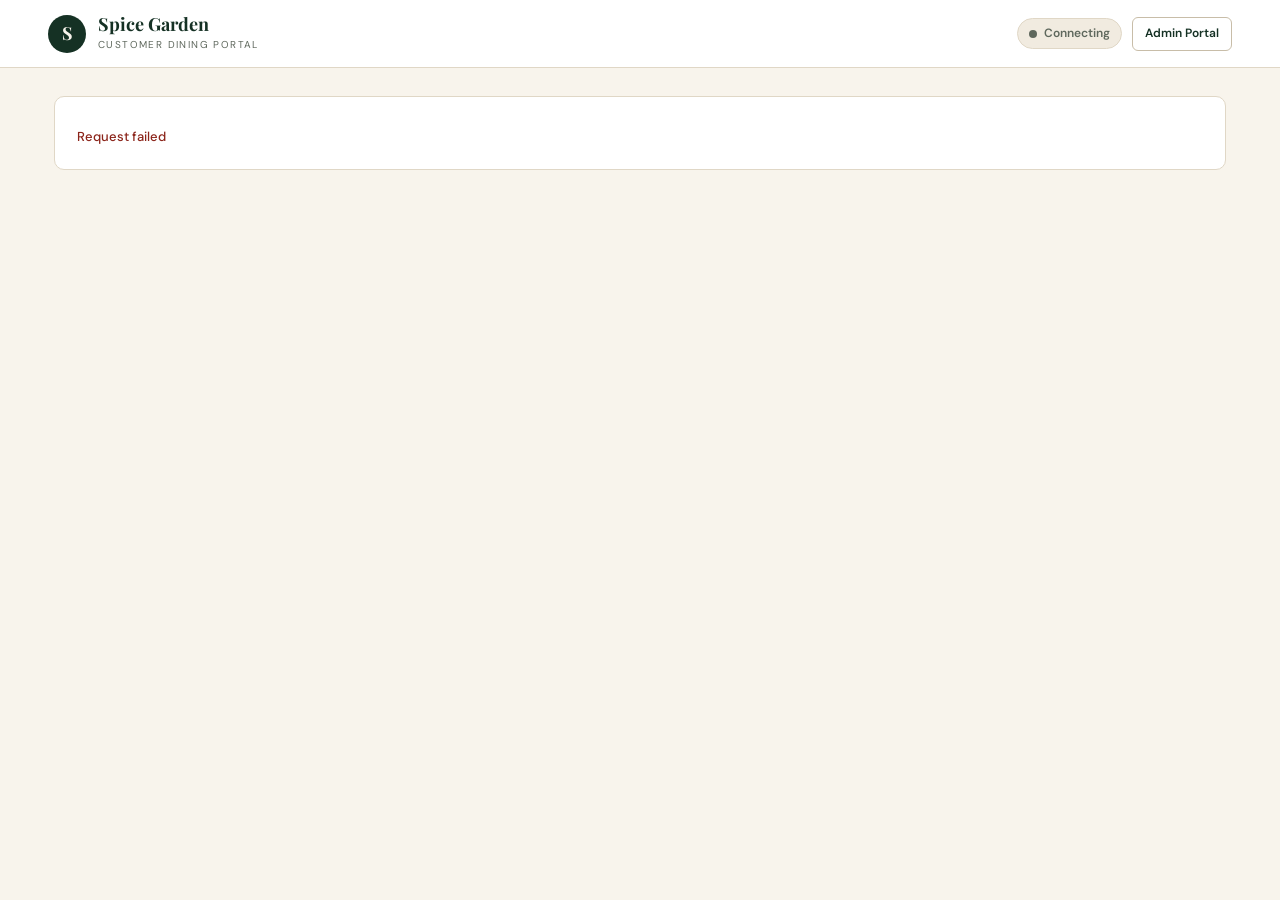
==== commit cfdf26ae: "Add editorial restaurant landing page, real dish photography, architectural floor plan, KOT kitchen " ====
--- a/index.html
+++ b/index.html
@@ -2,7 +2,7 @@
 <html lang="en">
 <head>
   <meta charset="utf-8">
-  <meta name="viewport" content="width=device-width, initial-scale=1">
+  <meta name="viewport" content="width=device-width, initial-scale=1, viewport-fit=cover">
   <meta name="theme-color" content="#173427">
   <title>Spice Garden · Table Dining &amp; Ordering</title>
   <link rel="preconnect" href="https://fonts.googleapis.com">
@@ -27,8 +27,8 @@
     </div>
   </header>
 
-  <main class="page" id="app">
-    <p class="muted">Loading Spice Garden dining floor…</p>
+  <main id="app">
+    <div class="page"><p class="muted">Loading Spice Garden dining floor…</p></div>
   </main>
 
   <dialog id="qr-dialog">
--- a/public/css/theme.css
+++ b/public/css/theme.css
@@ -1,29 +1,31 @@
 :root {
-  --bg: #f8f5ef;
+  --bg: #f8f4ec;
   --surface: #ffffff;
-  --surface-alt: #f1ece2;
+  --surface-alt: #f1ebe0;
   --ink: #1b241e;
-  --muted: #60695f;
-  --line: #e0d8c8;
-  --line-strong: #c8beaa;
-
-  --forest: #173427;
-  --forest-dark: #10241b;
-  --forest-soft: #e7efe9;
-  --brass: #a8762c;
-  --brass-soft: #f7efe0;
-
-  /* Explicit Table & Status Palette (Solid, flat, high-contrast) */
+  --muted: #5f685d;
+  --line: #e0d7c6;
+  --line-strong: #c8bda8;
+
+  --forest: #153124;
+  --forest-dark: #0e2219;
+  --forest-mid: #234937;
+  --forest-soft: #e6efe9;
+  --brass: #b07d2f;
+  --brass-dark: #936521;
+  --brass-soft: #f7eedc;
+
+  /* Solid high-contrast table & status colors (zero gradients) */
   --avail-bg: #eaf5ee;
-  --avail-border: #247849;
-  --avail-ink: #175934;
-
-  --occ-bg: #fcebEA;
-  --occ-border: #c23b2e;
-  --occ-ink: #8f261c;
-
-  --warn-bg: #fbf2df;
-  --warn-ink: #8d5c16;
+  --avail-border: #227647;
+  --avail-ink: #165532;
+
+  --occ-bg: #fdeceb;
+  --occ-border: #c03a2d;
+  --occ-ink: #8b241a;
+
+  --warn-bg: #fbf1dc;
+  --warn-ink: #8a5914;
 
   --serif: "Playfair Display", Georgia, "Times New Roman", serif;
   --sans: "DM Sans", -apple-system, BlinkMacSystemFont, "Segoe UI", sans-serif;
@@ -39,6 +41,7 @@
 
 html {
   scroll-behavior: smooth;
+  scroll-padding-top: 80px;
 }
 
 body {
@@ -46,6 +49,8 @@
   background: var(--bg);
   color: var(--ink);
   font: 15px/1.55 var(--sans);
+  overflow-x: clip;
+  padding-bottom: env(safe-area-inset-bottom, 0px);
   -webkit-font-smoothing: antialiased;
 }
 
@@ -54,7 +59,7 @@
   font-family: var(--serif);
   color: var(--forest);
   font-weight: 700;
-  line-height: 1.2;
+  line-height: 1.18;
 }
 
 a {
@@ -92,7 +97,7 @@
   z-index: 30;
   background: var(--surface);
   border-bottom: 1px solid var(--line);
-  padding: 0 clamp(16px, 4vw, 44px);
+  padding: 0 clamp(16px, 4vw, 48px);
   height: 68px;
   display: flex;
   align-items: center;
@@ -181,8 +186,8 @@
   align-items: center;
   justify-content: center;
   gap: 8px;
-  min-height: 40px;
-  padding: 0 16px;
+  min-height: 42px;
+  padding: 0 18px;
   border-radius: var(--radius-sm);
   border: 1px solid transparent;
   font-size: 13px;
@@ -205,7 +210,7 @@
 }
 
 .btn-brass:hover {
-  background: #8f6221;
+  background: var(--brass-dark);
 }
 
 .btn-outline {
@@ -219,6 +224,17 @@
   border-color: var(--forest);
 }
 
+.btn-hero-outline {
+  background: transparent;
+  color: #f4efe4;
+  border-color: #4b745f;
+}
+
+.btn-hero-outline:hover {
+  background: var(--forest-mid);
+  border-color: #84a895;
+}
+
 .btn-danger {
   background: var(--occ-bg);
   color: var(--occ-ink);
@@ -231,8 +247,8 @@
 }
 
 .btn-sm {
-  min-height: 32px;
-  padding: 0 11px;
+  min-height: 34px;
+  padding: 0 12px;
   font-size: 12px;
 }
 
@@ -260,6 +276,7 @@
 input[type="password"],
 input[type="number"],
 input[type="date"],
+input[type="search"],
 select,
 textarea {
   width: 100%;
@@ -285,9 +302,19 @@
 /* ==================== LAYOUT CONTAINERS ==================== */
 
 .page {
-  max-width: 1240px;
+  max-width: 1260px;
   margin: 0 auto;
-  padding: 28px clamp(16px, 4vw, 40px) 72px;
+  padding: 28px clamp(16px, 4vw, 44px) 76px;
+}
+
+.page-full {
+  padding: 0 0 76px;
+}
+
+.section-wrap {
+  max-width: 1260px;
+  margin: 0 auto;
+  padding: 44px clamp(16px, 4vw, 44px) 0;
 }
 
 .card {
@@ -301,7 +328,7 @@
   margin: 0 0 6px;
   font-size: 11px;
   font-weight: 700;
-  letter-spacing: 1.6px;
+  letter-spacing: 1.7px;
   text-transform: uppercase;
   color: var(--brass);
 }
@@ -318,7 +345,115 @@
   min-height: 18px;
 }
 
-/* ==================== SEATING / TABLE BOOKING ==================== */
+/* ==================== RESTAURANT HERO LANDING ==================== */
+
+.hero-band {
+  background: var(--forest);
+  color: #ffffff;
+  border-bottom: 1px solid var(--forest-dark);
+}
+
+.hero-inner {
+  max-width: 1260px;
+  margin: 0 auto;
+  padding: 52px clamp(16px, 4vw, 44px);
+  display: grid;
+  grid-template-columns: minmax(0, 1.05fr) minmax(320px, 0.95fr);
+  gap: 44px;
+  align-items: center;
+}
+
+.hero-copy h1 {
+  color: #ffffff;
+  font-size: clamp(38px, 4.8vw, 60px);
+  line-height: 1.06;
+  letter-spacing: -0.8px;
+  margin: 8px 0 18px;
+}
+
+.hero-copy h1 em {
+  color: #e4be73;
+  font-style: italic;
+}
+
+.hero-lead {
+  margin: 0 0 26px;
+  color: #d6e2db;
+  font-size: 16px;
+  line-height: 1.65;
+  max-width: 520px;
+}
+
+.hero-actions {
+  display: flex;
+  flex-wrap: wrap;
+  gap: 12px;
+  margin-bottom: 26px;
+}
+
+.hero-facts {
+  display: flex;
+  flex-wrap: wrap;
+  gap: 20px;
+  padding-top: 18px;
+  border-top: 1px solid #284c3b;
+  font-size: 12px;
+  color: #c5d4cb;
+}
+
+.hero-facts strong {
+  display: block;
+  font-size: 15px;
+  color: #ffffff;
+}
+
+.hero-media {
+  position: relative;
+}
+
+.hero-photo-frame {
+  border-radius: var(--radius);
+  overflow: hidden;
+  border: 1px solid #2e5642;
+  background: var(--forest-dark);
+  box-shadow: 16px 16px 0 #204232;
+}
+
+.hero-photo-frame img {
+  display: block;
+  width: 100%;
+  height: 360px;
+  object-fit: cover;
+}
+
+.hero-badge {
+  position: absolute;
+  left: -16px;
+  bottom: 22px;
+  background: var(--bg);
+  color: var(--forest);
+  border: 1px solid var(--line-strong);
+  border-radius: var(--radius);
+  padding: 12px 16px;
+  box-shadow: 0 10px 24px rgba(10, 24, 17, 0.25);
+}
+
+.hero-badge strong {
+  display: block;
+  font-family: var(--serif);
+  font-size: 22px;
+  line-height: 1;
+}
+
+.hero-badge span {
+  display: block;
+  margin-top: 4px;
+  font-size: 11px;
+  font-weight: 700;
+  color: var(--brass);
+}
+
+/* ==================== ARCHITECTURAL FLOOR PLAN ==================== */
 
 .seating-intro {
   display: flex;
@@ -326,13 +461,11 @@
   align-items: flex-end;
   justify-content: space-between;
   gap: 18px;
-  margin-bottom: 24px;
-  padding-bottom: 20px;
-  border-bottom: 1px solid var(--line);
-}
-
-.seating-intro h1 {
-  font-size: clamp(28px, 3.6vw, 40px);
+  margin-bottom: 22px;
+}
+
+.seating-intro h2 {
+  font-size: clamp(26px, 3.2vw, 36px);
 }
 
 .mode-tabs {
@@ -361,24 +494,18 @@
 
 .seating-grid {
   display: grid;
-  grid-template-columns: minmax(0, 1.45fr) minmax(300px, 0.85fr);
+  grid-template-columns: minmax(0, 1.48fr) minmax(300px, 0.85fr);
   gap: 24px;
   align-items: start;
 }
 
-@media (max-width: 900px) {
-  .seating-grid {
-    grid-template-columns: 1fr;
-  }
-}
-
 .floor-header {
   display: flex;
   flex-wrap: wrap;
   align-items: center;
   justify-content: space-between;
   gap: 12px;
-  margin-bottom: 18px;
+  margin-bottom: 16px;
 }
 
 .legend {
@@ -402,23 +529,33 @@
   border: 1.5px solid;
 }
 
-.swatch.available {
-  background: var(--avail-bg);
-  border-color: var(--avail-border);
-}
-
-.swatch.occupied {
-  background: var(--occ-bg);
-  border-color: var(--occ-border);
-}
-
-.swatch.selected {
-  background: var(--forest);
-  border-color: var(--forest);
+.swatch.available { background: var(--avail-bg); border-color: var(--avail-border); }
+.swatch.occupied { background: var(--occ-bg); border-color: var(--occ-border); }
+.swatch.selected { background: var(--forest); border-color: var(--forest); }
+
+.room-shell {
+  background: #fdfbf7;
+  border: 1px solid var(--line);
+  border-radius: var(--radius);
+  padding: 16px;
+}
+
+.room-wall-label {
+  display: flex;
+  justify-content: space-between;
+  align-items: center;
+  font-size: 10px;
+  font-weight: 700;
+  letter-spacing: 1.4px;
+  text-transform: uppercase;
+  color: var(--muted);
+  padding-bottom: 10px;
+  margin-bottom: 14px;
+  border-bottom: 2px dashed var(--line-strong);
 }
 
 .zone-block {
-  margin-bottom: 20px;
+  margin-bottom: 22px;
 }
 
 .zone-block:last-child {
@@ -432,7 +569,7 @@
   text-transform: uppercase;
   letter-spacing: 1.3px;
   color: var(--muted);
-  margin-bottom: 10px;
+  margin-bottom: 12px;
   display: flex;
   align-items: center;
   gap: 10px;
@@ -447,8 +584,8 @@
 
 .tables-row {
   display: grid;
-  grid-template-columns: repeat(auto-fill, minmax(145px, 1fr));
-  gap: 12px;
+  grid-template-columns: repeat(auto-fill, minmax(156px, 1fr));
+  gap: 14px;
 }
 
 .table-tile {
@@ -468,7 +605,7 @@
 
 .table-tile.available:hover {
   transform: translateY(-2px);
-  box-shadow: 0 6px 14px rgba(23, 52, 39, 0.1);
+  box-shadow: 0 6px 14px rgba(21, 49, 36, 0.1);
 }
 
 .table-tile.occupied {
@@ -485,17 +622,50 @@
   box-shadow: 0 0 0 3px #c5d9cc;
 }
 
-.table-tile-top {
+/* Architectural Table & Chair Silhouette */
+.table-shape-wrap {
   display: flex;
   align-items: center;
   justify-content: space-between;
-  margin-bottom: 8px;
-}
-
-.table-num {
-  font-family: var(--serif);
-  font-size: 20px;
-  font-weight: 700;
+  gap: 10px;
+  margin-bottom: 10px;
+}
+
+.table-silhouette {
+  display: inline-flex;
+  flex-direction: column;
+  align-items: center;
+  gap: 3px;
+}
+
+.chair-row {
+  display: flex;
+  gap: 5px;
+}
+
+.chair-pip {
+  width: 10px;
+  height: 4px;
+  border-radius: 2px;
+  background: currentColor;
+  opacity: 0.65;
+}
+
+.table-surface-box {
+  min-width: 44px;
+  height: 22px;
+  padding: 0 8px;
+  border-radius: 4px;
+  border: 1.5px solid currentColor;
+  display: grid;
+  place-items: center;
+  font-family: var(--mono);
+  font-size: 11px;
+  font-weight: 700;
+}
+
+.table-surface-box.wide {
+  min-width: 62px;
 }
 
 .table-badge {
@@ -513,87 +683,7 @@
   opacity: 0.92;
 }
 
-/* ==================== ACTIVE SESSION WORKSPACE ==================== */
-
-.session-banner {
-  background: var(--forest);
-  color: #ffffff;
-  border-radius: var(--radius);
-  padding: 18px 22px;
-  margin-bottom: 24px;
-  display: flex;
-  flex-wrap: wrap;
-  align-items: center;
-  justify-content: space-between;
-  gap: 16px;
-}
-
-.session-banner h2 {
-  color: #ffffff;
-  font-size: 24px;
-}
-
-.session-meta-row {
-  display: flex;
-  flex-wrap: wrap;
-  align-items: center;
-  gap: 10px;
-  margin-top: 6px;
-  font-size: 13px;
-  color: #d6e2da;
-}
-
-.code-chip {
-  display: inline-flex;
-  align-items: center;
-  gap: 8px;
-  background: var(--forest-dark);
-  border: 1px solid #355847;
-  color: #f3d28f;
-  padding: 5px 11px;
-  border-radius: 6px;
-  font-family: var(--mono);
-  font-weight: 700;
-  font-size: 13px;
-}
-
-.guest-pills {
-  display: flex;
-  flex-wrap: wrap;
-  gap: 6px;
-  margin-top: 8px;
-}
-
-.guest-pill {
-  font-size: 12px;
-  font-weight: 600;
-  padding: 3px 10px;
-  border-radius: 999px;
-  background: #244a39;
-  color: #e9f2ec;
-  border: 1px solid #386651;
-}
-
-.guest-pill.me {
-  background: var(--brass);
-  color: #ffffff;
-  border-color: var(--brass);
-}
-
-.workspace-grid {
-  display: grid;
-  grid-template-columns: minmax(0, 1.35fr) minmax(320px, 0.9fr);
-  gap: 24px;
-  align-items: start;
-}
-
-@media (max-width: 960px) {
-  .workspace-grid {
-    grid-template-columns: 1fr;
-  }
-}
-
-/* ==================== MENU ==================== */
+/* ==================== SIGNATURE MENU PREVIEW & ACTIVE MENU ==================== */
 
 .menu-controls {
   display: flex;
@@ -602,6 +692,14 @@
   justify-content: space-between;
   gap: 12px;
   margin-bottom: 16px;
+}
+
+.menu-search-row {
+  display: grid;
+  grid-template-columns: minmax(200px, 1fr) auto;
+  gap: 12px;
+  align-items: center;
+  margin-bottom: 14px;
 }
 
 .filter-pills {
@@ -628,45 +726,80 @@
 
 .menu-grid {
   display: grid;
-  grid-template-columns: repeat(auto-fill, minmax(235px, 1fr));
-  gap: 14px;
+  grid-template-columns: repeat(auto-fill, minmax(255px, 1fr));
+  gap: 16px;
 }
 
 .dish-card {
   background: var(--surface);
   border: 1px solid var(--line);
   border-radius: var(--radius);
-  padding: 15px;
+  overflow: hidden;
   display: flex;
   flex-direction: column;
-  gap: 12px;
-}
-
-.dish-head {
-  display: flex;
-  align-items: center;
-  gap: 12px;
-}
-
-.dish-img {
-  width: 60px;
-  height: 60px;
-  border-radius: 8px;
-  border: 1px solid var(--line);
+  transition: transform 0.16s ease, box-shadow 0.16s ease;
+}
+
+.dish-card:hover {
+  transform: translateY(-2px);
+  box-shadow: 0 10px 22px rgba(21, 49, 36, 0.08);
+}
+
+.dish-photo-wrap {
+  position: relative;
+  height: 168px;
   background: var(--surface-alt);
+  overflow: hidden;
+}
+
+.dish-photo-wrap img {
+  width: 100%;
+  height: 100%;
   object-fit: cover;
-  flex: none;
+  display: block;
+}
+
+.dish-cat-tag {
+  position: absolute;
+  left: 10px;
+  bottom: 10px;
+  padding: 4px 10px;
+  border-radius: 999px;
+  background: rgba(255, 255, 255, 0.94);
+  border: 1px solid var(--line);
+  color: var(--forest);
+  font-size: 10px;
+  font-weight: 700;
+  text-transform: uppercase;
+  letter-spacing: 0.6px;
+}
+
+.in-order-tag {
+  position: absolute;
+  right: 10px;
+  top: 10px;
+  padding: 4px 10px;
+  border-radius: 999px;
+  background: var(--forest);
+  color: #ffffff;
+  font-size: 11px;
+  font-weight: 700;
+}
+
+.dish-body {
+  padding: 14px 15px 12px;
+  flex: 1;
 }
 
 .dish-title-row {
   display: flex;
   align-items: center;
-  gap: 7px;
+  gap: 8px;
 }
 
 .diet-dot {
-  width: 13px;
-  height: 13px;
+  width: 14px;
+  height: 14px;
   border: 1.5px solid;
   border-radius: 3px;
   display: grid;
@@ -686,13 +819,33 @@
 .diet-dot.nonveg { color: var(--occ-border); }
 
 .dish-card h3 {
-  font-size: 17px;
+  font-size: 18px;
 }
 
 .dish-sub {
+  display: flex;
+  align-items: center;
+  gap: 8px;
   font-size: 12px;
   color: var(--muted);
-  margin-top: 2px;
+  margin-top: 5px;
+}
+
+.spice-pips {
+  display: inline-flex;
+  align-items: center;
+  gap: 3px;
+}
+
+.spice-pip {
+  width: 6px;
+  height: 6px;
+  border-radius: 50%;
+  background: var(--line-strong);
+}
+
+.spice-pip.hot {
+  background: var(--occ-border);
 }
 
 .dish-foot {
@@ -700,13 +853,13 @@
   align-items: center;
   justify-content: space-between;
   gap: 8px;
-  padding-top: 10px;
+  padding: 11px 15px 14px;
   border-top: 1px solid var(--line);
 }
 
 .dish-price {
   font-weight: 700;
-  font-size: 15px;
+  font-size: 16px;
   color: var(--forest);
 }
 
@@ -719,8 +872,8 @@
 }
 
 .stepper button {
-  width: 28px;
-  height: 28px;
+  width: 30px;
+  height: 30px;
   border: 0;
   background: transparent;
   font-weight: 700;
@@ -731,6 +884,95 @@
   text-align: center;
   font-size: 13px;
   font-weight: 600;
+}
+
+/* ==================== ACTIVE SESSION WORKSPACE ==================== */
+
+.session-banner {
+  background: var(--forest);
+  color: #ffffff;
+  border-radius: var(--radius);
+  padding: 18px 22px;
+  margin-bottom: 24px;
+  display: flex;
+  flex-wrap: wrap;
+  align-items: center;
+  justify-content: space-between;
+  gap: 16px;
+}
+
+.session-banner h2 {
+  color: #ffffff;
+  font-size: 24px;
+}
+
+.session-meta-row {
+  display: flex;
+  flex-wrap: wrap;
+  align-items: center;
+  gap: 10px;
+  margin-top: 6px;
+  font-size: 13px;
+  color: #d6e2da;
+}
+
+.code-chip {
+  display: inline-flex;
+  align-items: center;
+  gap: 8px;
+  background: var(--forest-dark);
+  border: 1px solid #355847;
+  color: #f3d28f;
+  padding: 5px 11px;
+  border-radius: 6px;
+  font-family: var(--mono);
+  font-weight: 700;
+  font-size: 13px;
+}
+
+.guest-pills {
+  display: flex;
+  flex-wrap: wrap;
+  gap: 8px;
+  margin-top: 10px;
+}
+
+.guest-pill {
+  display: inline-flex;
+  align-items: center;
+  gap: 7px;
+  font-size: 12px;
+  font-weight: 600;
+  padding: 4px 11px 4px 5px;
+  border-radius: 999px;
+  background: #224635;
+  color: #e9f2ec;
+  border: 1px solid #386651;
+}
+
+.guest-pill.me {
+  background: var(--brass);
+  color: #ffffff;
+  border-color: var(--brass);
+}
+
+.guest-avatar {
+  width: 22px;
+  height: 22px;
+  border-radius: 50%;
+  display: grid;
+  place-items: center;
+  font-size: 11px;
+  font-weight: 700;
+  color: #ffffff;
+  flex: none;
+}
+
+.workspace-grid {
+  display: grid;
+  grid-template-columns: minmax(0, 1.38fr) minmax(330px, 0.9fr);
+  gap: 24px;
+  align-items: start;
 }
 
 /* ==================== SHARED RUNNING BILL PANEL ==================== */
@@ -772,7 +1014,7 @@
   border-radius: var(--radius-sm);
   padding: 12px;
   margin-bottom: 10px;
-  background: #fdfcf9;
+  background: #fdfbf7;
 }
 
 .customer-group-head {
@@ -786,9 +1028,40 @@
 }
 
 .order-block {
-  padding-top: 6px;
+  padding-top: 8px;
   border-top: 1px dashed var(--line);
-  margin-top: 6px;
+  margin-top: 8px;
+}
+
+.order-progress {
+  display: grid;
+  grid-template-columns: repeat(4, 1fr);
+  gap: 4px;
+  margin: 6px 0 8px;
+}
+
+.prog-step {
+  text-align: center;
+  font-size: 9px;
+  font-weight: 700;
+  text-transform: uppercase;
+  padding: 3px 2px;
+  border-radius: 3px;
+  background: var(--surface-alt);
+  color: var(--muted);
+  border: 1px solid var(--line);
+}
+
+.prog-step.done {
+  background: var(--forest-soft);
+  color: var(--forest);
+  border-color: #b7d2c1;
+}
+
+.prog-step.current {
+  background: var(--forest);
+  color: #ffffff;
+  border-color: var(--forest);
 }
 
 .order-line {
@@ -851,7 +1124,7 @@
 /* ==================== DIALOGS / MODALS ==================== */
 
 dialog {
-  width: min(460px, calc(100% - 28px));
+  width: min(490px, calc(100% - 28px));
   border: 1px solid var(--line-strong);
   border-radius: var(--radius);
   padding: 24px;
@@ -860,7 +1133,7 @@
 }
 
 dialog::backdrop {
-  background: rgba(16, 36, 27, 0.58);
+  background: rgba(14, 34, 25, 0.62);
 }
 
 .dialog-head {
@@ -896,11 +1169,21 @@
   height: 190px;
 }
 
+.split-helper {
+  padding: 10px 12px;
+  border-radius: var(--radius-sm);
+  background: var(--brass-soft);
+  border: 1px solid #e4cfa3;
+  font-size: 12px;
+  color: var(--ink);
+  margin-bottom: 12px;
+}
+
 .pay-options {
   display: grid;
   grid-template-columns: repeat(3, 1fr);
   gap: 8px;
-  margin: 12px 0;
+  margin: 10px 0;
 }
 
 .pay-option {
@@ -929,6 +1212,21 @@
   border: 1px solid var(--line);
   font-size: 13px;
   margin-bottom: 14px;
+}
+
+.pay-upi-qr {
+  display: flex;
+  align-items: center;
+  gap: 12px;
+}
+
+.pay-upi-qr svg {
+  width: 78px;
+  height: 78px;
+  flex: none;
+  background: #fff;
+  padding: 4px;
+  border: 1px solid var(--line);
 }
 
 /* ==================== STAR RATING ==================== */
@@ -996,6 +1294,9 @@
 }
 
 .admin-tab {
+  display: inline-flex;
+  align-items: center;
+  gap: 7px;
   padding: 9px 16px;
   border: 1px solid var(--line);
   border-radius: var(--radius-sm);
@@ -1011,6 +1312,19 @@
   color: #ffffff;
 }
 
+.tab-count {
+  padding: 1px 7px;
+  border-radius: 999px;
+  font-size: 11px;
+  background: var(--surface-alt);
+  color: var(--forest);
+}
+
+.admin-tab.active .tab-count {
+  background: var(--brass);
+  color: #ffffff;
+}
+
 .admin-tables-grid {
   display: grid;
   grid-template-columns: repeat(auto-fill, minmax(270px, 1fr));
@@ -1034,6 +1348,45 @@
 
 .admin-table-card.occupied {
   border-color: var(--occ-border);
+}
+
+/* Kitchen KOT Board */
+.kot-board {
+  display: grid;
+  grid-template-columns: repeat(3, minmax(0, 1fr));
+  gap: 16px;
+  align-items: start;
+}
+
+.kot-col {
+  background: var(--surface-alt);
+  border: 1px solid var(--line);
+  border-radius: var(--radius);
+  padding: 14px;
+  display: grid;
+  gap: 10px;
+}
+
+.kot-col-head {
+  display: flex;
+  justify-content: space-between;
+  align-items: center;
+  padding-bottom: 8px;
+  border-bottom: 1px solid var(--line-strong);
+  font-size: 12px;
+  font-weight: 700;
+  text-transform: uppercase;
+  letter-spacing: 0.8px;
+  color: var(--forest);
+}
+
+.kot-ticket {
+  background: var(--surface);
+  border: 1px solid var(--line);
+  border-radius: var(--radius-sm);
+  padding: 12px;
+  display: grid;
+  gap: 8px;
 }
 
 .data-table-wrap {
@@ -1070,16 +1423,10 @@
 
 .filter-bar {
   display: grid;
-  grid-template-columns: 1.8fr repeat(4, 1fr) auto;
+  grid-template-columns: 1.6fr repeat(4, 1fr) auto auto;
   gap: 10px;
-  margin-bottom: 16px;
+  margin-bottom: 6px;
   align-items: end;
-}
-
-@media (max-width: 960px) {
-  .filter-bar {
-    grid-template-columns: 1fr 1fr;
-  }
 }
 
 .login-shell {
@@ -1094,11 +1441,14 @@
   transform: translateX(-50%);
   background: var(--forest-dark);
   color: #ffffff;
-  padding: 10px 18px;
+  padding: 10px 16px;
   border-radius: 999px;
   font-size: 13px;
   font-weight: 600;
   z-index: 60;
+  display: inline-flex;
+  align-items: center;
+  gap: 10px;
   opacity: 0;
   pointer-events: none;
   transition: opacity 0.18s ease;
@@ -1106,14 +1456,145 @@
 
 .toast.show {
   opacity: 1;
-}
-
-@media (max-width: 600px) {
+  pointer-events: auto;
+}
+
+.site-footer {
+  margin-top: 56px;
+  background: var(--forest-dark);
+  color: #cdd9d1;
+  padding: 28px clamp(16px, 4vw, 44px);
+  display: flex;
+  flex-wrap: wrap;
+  align-items: center;
+  justify-content: space-between;
+  gap: 14px;
+  font-size: 12px;
+}
+
+.mobile-bill-bar {
+  display: none;
+}
+
+/* ==================== RESPONSIVE BREAKPOINTS ==================== */
+
+@media (max-width: 960px) {
+  .hero-inner {
+    grid-template-columns: 1fr;
+    padding: 36px 20px;
+    gap: 28px;
+  }
+  .hero-photo-frame img {
+    height: 250px;
+  }
+  .hero-badge {
+    left: 12px;
+    bottom: 12px;
+  }
+  .seating-grid,
+  .workspace-grid,
+  .kot-board {
+    grid-template-columns: 1fr;
+  }
+  .bill-panel {
+    position: static;
+  }
+  .seating-form-card.join-priority {
+    order: -1;
+  }
+  .filter-bar {
+    grid-template-columns: 1fr 1fr;
+  }
+  .mobile-bill-bar {
+    position: fixed;
+    left: 0;
+    right: 0;
+    bottom: 0;
+    z-index: 25;
+    display: flex;
+    align-items: center;
+    justify-content: space-between;
+    gap: 12px;
+    padding: 12px 16px calc(12px + env(safe-area-inset-bottom, 0px));
+    background: var(--forest);
+    color: #ffffff;
+    border-top: 1px solid #355847;
+    box-shadow: 0 -4px 16px rgba(16, 36, 27, 0.16);
+  }
+  body.has-mobile-bar .page {
+    padding-bottom: 100px;
+  }
+}
+
+@media (max-width: 640px) {
   .topbar {
     height: auto;
-    padding: 12px 16px;
+    padding: 10px 14px;
+    gap: 10px;
   }
-  .pay-options {
+  .brand-mark { width: 34px; height: 34px; font-size: 16px; }
+  .brand-text strong { font-size: 16px; }
+  .brand-text small { display: none; }
+  .topbar-right { gap: 6px; }
+  .live-pill { padding: 4px 9px; font-size: 11px; }
+  .page { padding: 18px 14px 72px; }
+  .section-wrap { padding: 28px 14px 0; }
+  .card { padding: 16px; }
+  input[type="text"],
+  input[type="password"],
+  input[type="number"],
+  input[type="date"],
+  input[type="search"],
+  select,
+  textarea {
+    font-size: 16px;
+  }
+  .menu-search-row {
     grid-template-columns: 1fr;
   }
-}
+  .tables-row {
+    grid-template-columns: repeat(2, minmax(0, 1fr));
+    gap: 10px;
+  }
+  .table-tile { padding: 12px; }
+  .session-banner { padding: 16px; }
+  .session-banner h2 { font-size: 20px; }
+  .filter-pills {
+    width: 100%;
+    flex-wrap: nowrap;
+    overflow-x: auto;
+    -webkit-overflow-scrolling: touch;
+    padding-bottom: 4px;
+  }
+  .pill { white-space: nowrap; flex: none; }
+  .menu-grid { grid-template-columns: 1fr; }
+  .stepper button { width: 34px; height: 34px; }
+  .kpi-grid { grid-template-columns: repeat(2, minmax(0, 1fr)); gap: 10px; }
+  .kpi-card { padding: 13px 14px; }
+  .kpi-value { font-size: 22px; }
+  .admin-tabs { flex-wrap: nowrap; overflow-x: auto; -webkit-overflow-scrolling: touch; }
+  .admin-tab { white-space: nowrap; flex: none; }
+  .filter-bar { grid-template-columns: 1fr; }
+  .admin-tables-grid { grid-template-columns: 1fr; }
+  dialog {
+    width: calc(100% - 20px);
+    max-height: 90dvh;
+    overflow-y: auto;
+    padding: 18px;
+  }
+  .pay-options { grid-template-columns: 1fr; }
+}
+
+@media print {
+  .topbar, .admin-tabs, .kpi-grid, #admin-app, .toast, .icon-close, .no-print {
+    display: none !important;
+  }
+  body { background: #fff; }
+  dialog[open] {
+    position: static;
+    border: 0;
+    width: 100%;
+    max-width: 100%;
+    padding: 0;
+  }
+}
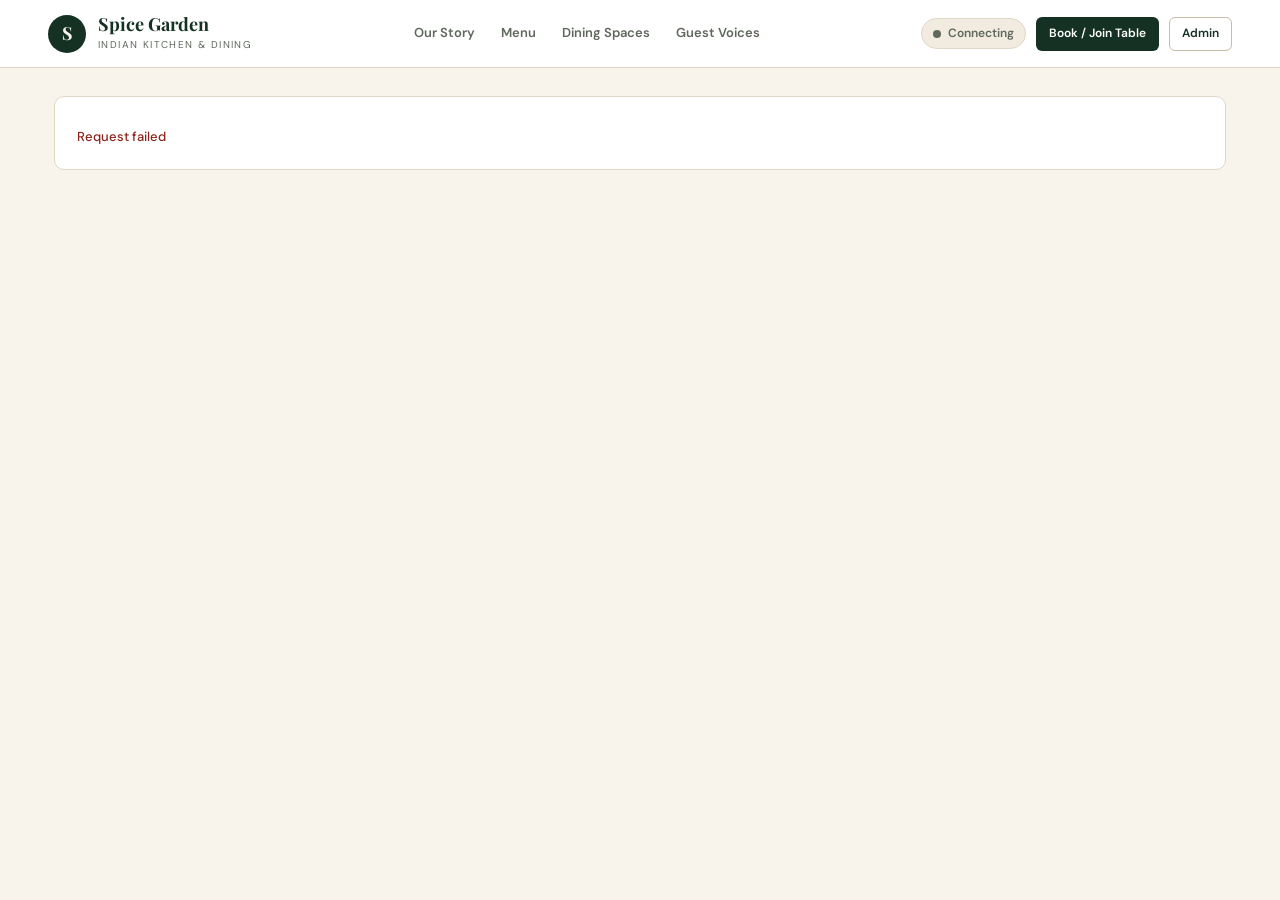
==== commit 1de224a2: "Add editorial restaurant homepage, atmosphere photography, scroll choreography, and mobile UI polish" ====
--- a/index.html
+++ b/index.html
@@ -14,17 +14,25 @@
 </head>
 <body>
   <header class="topbar">
-    <a class="brand" href="/">
+    <a class="brand" href="/" id="brand-home">
       <span class="brand-mark">S</span>
       <span class="brand-text">
         <strong>Spice Garden</strong>
-        <small>Customer Dining Portal</small>
+        <small>Indian Kitchen &amp; Dining</small>
       </span>
     </a>
+    <nav class="topbar-nav" id="topbar-nav" aria-label="Restaurant sections">
+      <a href="#story">Our Story</a>
+      <a href="#signature-menu">Menu</a>
+      <a href="#spaces">Dining Spaces</a>
+      <a href="#reviews">Guest Voices</a>
+    </nav>
     <div class="topbar-right">
       <span class="live-pill" id="live-pill"><span class="live-dot"></span><span id="live-label">Connecting</span></span>
-      <a class="btn btn-outline btn-sm" href="/admin">Admin Portal</a>
+      <button class="btn btn-primary btn-sm" id="nav-tables-btn" type="button">Book / Join Table</button>
+      <a class="btn btn-outline btn-sm" href="/admin">Admin</a>
     </div>
+    <span class="scroll-progress" id="scroll-progress" aria-hidden="true"></span>
   </header>
 
   <main id="app">
--- a/public/css/theme.css
+++ b/public/css/theme.css
@@ -1598,3 +1598,722 @@
     padding: 0;
   }
 }
+
+/* ==================== TACTILE MOTION & ANIMATIONS ==================== */
+
+@keyframes fadeSlideUp {
+  from { opacity: 0; transform: translateY(16px); }
+  to { opacity: 1; transform: translateY(0); }
+}
+
+@keyframes heroPhotoIn {
+  from { opacity: 0; transform: scale(0.97) translateY(10px); }
+  to { opacity: 1; transform: scale(1) translateY(0); }
+}
+
+@keyframes floatBadge {
+  0%, 100% { transform: translateY(0); }
+  50% { transform: translateY(-5px); }
+}
+
+@keyframes liveRadar {
+  0% { box-shadow: 0 0 0 0 rgba(34, 118, 71, 0.55); }
+  70% { box-shadow: 0 0 0 7px rgba(34, 118, 71, 0); }
+  100% { box-shadow: 0 0 0 0 rgba(34, 118, 71, 0); }
+}
+
+@keyframes tablePop {
+  0% { transform: scale(0.95); }
+  60% { transform: scale(1.03); }
+  100% { transform: scale(1); }
+}
+
+@keyframes shakeReject {
+  0%, 100% { transform: translateX(0); }
+  20%, 60% { transform: translateX(-5px); }
+  40%, 80% { transform: translateX(5px); }
+}
+
+@keyframes badgeBounce {
+  0% { opacity: 0; transform: scale(0.75); }
+  65% { opacity: 1; transform: scale(1.08); }
+  100% { opacity: 1; transform: scale(1); }
+}
+
+@keyframes statusBreath {
+  0%, 100% { opacity: 1; }
+  50% { opacity: 0.62; }
+}
+
+@keyframes dialogPop {
+  from { opacity: 0; transform: scale(0.95) translateY(8px); }
+  to { opacity: 1; transform: scale(1) translateY(0); }
+}
+
+@keyframes backdropFade {
+  from { opacity: 0; }
+  to { opacity: 1; }
+}
+
+@keyframes billPulse {
+  0% { background-color: var(--brass-soft); }
+  100% { background-color: transparent; }
+}
+
+/* Interactive press physics */
+.btn,
+.pill,
+.mode-tab,
+.admin-tab,
+.pay-option,
+.star-btn,
+.stepper button {
+  transition: transform 0.14s cubic-bezier(0.22, 1, 0.36, 1),
+              background-color 0.16s ease,
+              border-color 0.16s ease,
+              color 0.16s ease,
+              box-shadow 0.18s ease;
+}
+
+.btn:hover:not(:disabled) {
+  transform: translateY(-1px);
+}
+
+.btn:active:not(:disabled),
+.pill:active,
+.mode-tab:active,
+.admin-tab:active,
+.pay-option:active,
+.star-btn:active,
+.stepper button:active {
+  transform: scale(0.96);
+}
+
+/* Live SSE radar dot */
+.live-pill.online .live-dot {
+  animation: liveRadar 2.1s infinite;
+}
+
+/* Hero editorial entrance (only on landing enter) */
+.hero-band.anim-enter .hero-copy > * {
+  opacity: 0;
+  animation: fadeSlideUp 0.55s cubic-bezier(0.22, 1, 0.36, 1) forwards;
+}
+.hero-band.anim-enter .hero-copy > *:nth-child(1) { animation-delay: 0.04s; }
+.hero-band.anim-enter .hero-copy > *:nth-child(2) { animation-delay: 0.11s; }
+.hero-band.anim-enter .hero-copy > *:nth-child(3) { animation-delay: 0.18s; }
+.hero-band.anim-enter .hero-copy > *:nth-child(4) { animation-delay: 0.25s; }
+.hero-band.anim-enter .hero-copy > *:nth-child(5) { animation-delay: 0.32s; }
+
+.hero-band.anim-enter .hero-photo-frame {
+  opacity: 0;
+  animation: heroPhotoIn 0.65s cubic-bezier(0.22, 1, 0.36, 1) 0.15s forwards;
+}
+
+.hero-badge {
+  animation: floatBadge 5.2s ease-in-out infinite;
+}
+
+/* Scroll reveal sections */
+.reveal {
+  opacity: 0;
+  transform: translateY(18px);
+  transition: opacity 0.55s cubic-bezier(0.22, 1, 0.36, 1),
+              transform 0.55s cubic-bezier(0.22, 1, 0.36, 1);
+}
+
+.reveal.in-view {
+  opacity: 1;
+  transform: translateY(0);
+}
+
+/* Staggered cards & tickets on view/tab entrance */
+.anim-stagger > * {
+  opacity: 0;
+  animation: fadeSlideUp 0.44s cubic-bezier(0.22, 1, 0.36, 1) forwards;
+  animation-delay: calc(var(--i, 0) * 45ms);
+}
+
+/* Dish image zoom & badge pop */
+.dish-photo-wrap img {
+  transition: transform 0.45s cubic-bezier(0.22, 1, 0.36, 1);
+}
+
+.dish-card:hover .dish-photo-wrap img {
+  transform: scale(1.06);
+}
+
+.in-order-tag {
+  animation: badgeBounce 0.32s cubic-bezier(0.22, 1, 0.36, 1);
+}
+
+/* Table tiles tactile motion */
+.table-tile .chair-pip {
+  transition: transform 0.18s ease, opacity 0.18s ease;
+}
+
+.table-tile.available:hover .chair-pip {
+  opacity: 1;
+  transform: scaleY(1.28);
+}
+
+.table-tile.selected {
+  animation: tablePop 0.28s cubic-bezier(0.22, 1, 0.36, 1);
+}
+
+.table-tile.shake {
+  animation: shakeReject 0.38s ease;
+}
+
+/* Kitchen preparing pulse */
+.status-PREPARING,
+.prog-step.current[data-step="PREPARING"] {
+  animation: statusBreath 1.8s ease-in-out infinite;
+}
+
+/* Shared bill flash when total changes */
+.total-row.grand.bill-updated {
+  border-radius: 4px;
+  padding-inline: 4px;
+  animation: billPulse 1.1s ease-out;
+}
+
+/* Modals & Toast transitions */
+dialog[open] {
+  animation: dialogPop 0.24s cubic-bezier(0.22, 1, 0.36, 1);
+}
+
+dialog[open]::backdrop {
+  animation: backdropFade 0.2s ease;
+}
+
+.toast {
+  transform: translate(-50%, 14px);
+  transition: opacity 0.22s ease, transform 0.24s cubic-bezier(0.22, 1, 0.36, 1);
+}
+
+.toast.show {
+  transform: translate(-50%, 0);
+}
+
+@media (prefers-reduced-motion: reduce) {
+  *, *::before, *::after {
+    animation-duration: 0.01ms !important;
+    animation-iteration-count: 1 !important;
+    transition-duration: 0.01ms !important;
+    scroll-behavior: auto !important;
+  }
+  .reveal, .reveal-item {
+    opacity: 1;
+    transform: none;
+  }
+}
+
+/* ==================== EDITORIAL RESTAURANT HOMEPAGE ==================== */
+
+.topbar-nav {
+  display: flex;
+  align-items: center;
+  gap: 26px;
+  font-size: 13px;
+  font-weight: 600;
+  color: var(--muted);
+}
+
+.topbar-nav a:hover {
+  color: var(--forest);
+}
+
+.editorial-section {
+  max-width: 1260px;
+  margin: 0 auto;
+  padding: 68px clamp(16px, 4vw, 44px);
+}
+
+.story-grid {
+  display: grid;
+  grid-template-columns: minmax(0, 0.92fr) minmax(0, 1.08fr);
+  gap: 54px;
+  align-items: center;
+}
+
+.story-photo-card {
+  background: var(--surface);
+  border: 1px solid var(--line);
+  border-radius: var(--radius);
+  padding: 12px;
+  box-shadow: 14px 14px 0 var(--surface-alt);
+}
+
+.story-photo-card img {
+  display: block;
+  width: 100%;
+  height: 410px;
+  object-fit: cover;
+  border-radius: 6px;
+}
+
+.story-caption {
+  padding: 12px 4px 2px;
+  font-size: 12px;
+  color: var(--muted);
+  display: flex;
+  justify-content: space-between;
+  gap: 12px;
+}
+
+.story-copy h2 {
+  font-size: clamp(30px, 3.6vw, 44px);
+  margin: 6px 0 18px;
+}
+
+.story-copy p {
+  margin: 0 0 16px;
+  color: var(--muted);
+  font-size: 15.5px;
+  line-height: 1.75;
+}
+
+.pull-quote {
+  margin: 22px 0 0;
+  padding: 16px 20px;
+  background: var(--surface);
+  border: 1px solid var(--line);
+  border-left: 3px solid var(--brass);
+  border-radius: 0 var(--radius-sm) var(--radius-sm) 0;
+  font-family: var(--serif);
+  font-style: italic;
+  font-size: 18px;
+  line-height: 1.5;
+  color: var(--forest);
+}
+
+/* Printed Tasting Menu Ledger */
+.tasting-band {
+  background: var(--surface-alt);
+  border-top: 1px solid var(--line);
+  border-bottom: 1px solid var(--line);
+}
+
+.tasting-ledger {
+  background: var(--surface);
+  border: 1px solid var(--line-strong);
+  border-top: 4px solid var(--forest);
+  border-radius: var(--radius);
+  padding: clamp(22px, 4vw, 42px);
+}
+
+.tasting-header {
+  display: flex;
+  flex-wrap: wrap;
+  justify-content: space-between;
+  align-items: flex-end;
+  gap: 16px;
+  padding-bottom: 22px;
+  margin-bottom: 26px;
+  border-bottom: 1px solid var(--line);
+}
+
+.tasting-header h2 {
+  font-size: clamp(28px, 3.4vw, 40px);
+}
+
+.tasting-grid {
+  display: grid;
+  grid-template-columns: repeat(2, minmax(0, 1fr));
+  gap: 26px 36px;
+}
+
+.tasting-item {
+  display: grid;
+  grid-template-columns: 104px minmax(0, 1fr);
+  gap: 16px;
+  align-items: center;
+}
+
+.tasting-thumb {
+  width: 104px;
+  height: 104px;
+  border-radius: 8px;
+  object-fit: cover;
+  border: 1px solid var(--line);
+}
+
+.tasting-line {
+  display: flex;
+  align-items: baseline;
+  gap: 10px;
+}
+
+.tasting-line h3 {
+  font-size: 19px;
+  white-space: nowrap;
+}
+
+.tasting-dots {
+  flex: 1;
+  border-bottom: 1px dotted var(--line-strong);
+  min-width: 18px;
+}
+
+.tasting-price {
+  font-weight: 700;
+  font-size: 16px;
+  color: var(--forest);
+  white-space: nowrap;
+}
+
+.tasting-note {
+  margin: 6px 0 0;
+  font-size: 13px;
+  color: var(--muted);
+  line-height: 1.55;
+}
+
+.tasting-footer {
+  margin-top: 28px;
+  padding-top: 20px;
+  border-top: 1px solid var(--line);
+  display: flex;
+  flex-wrap: wrap;
+  align-items: center;
+  justify-content: space-between;
+  gap: 14px;
+}
+
+/* Dining Spaces Showcase */
+.spaces-layout {
+  display: grid;
+  grid-template-columns: minmax(0, 1.05fr) minmax(0, 0.95fr);
+  gap: 36px;
+  align-items: center;
+  margin-top: 26px;
+}
+
+.spaces-feature-photo {
+  border-radius: var(--radius);
+  overflow: hidden;
+  border: 1px solid var(--line);
+  background: var(--surface);
+  padding: 10px;
+}
+
+.spaces-feature-photo img {
+  display: block;
+  width: 100%;
+  height: 430px;
+  object-fit: cover;
+  border-radius: 6px;
+}
+
+.spaces-cards {
+  display: grid;
+  grid-template-columns: 1fr 1fr;
+  gap: 14px;
+}
+
+.space-card {
+  background: var(--surface);
+  border: 1px solid var(--line);
+  border-radius: var(--radius);
+  padding: 18px;
+  display: flex;
+  flex-direction: column;
+  gap: 8px;
+  transition: border-color 0.16s ease, transform 0.16s ease;
+}
+
+.space-card:hover {
+  border-color: var(--forest);
+  transform: translateY(-2px);
+}
+
+.space-card h3 {
+  font-size: 18px;
+}
+
+.space-status {
+  font-size: 11px;
+  font-weight: 700;
+  color: var(--avail-ink);
+  background: var(--avail-bg);
+  border: 1px solid #b7dec6;
+  padding: 2px 8px;
+  border-radius: 999px;
+  align-self: flex-start;
+}
+
+/* Guest Voices */
+.reviews-band {
+  background: var(--forest);
+  color: #ffffff;
+}
+
+.reviews-band h2 {
+  color: #ffffff;
+  font-size: clamp(28px, 3.2vw, 38px);
+}
+
+.reviews-grid {
+  display: grid;
+  grid-template-columns: repeat(3, minmax(0, 1fr));
+  gap: 18px;
+  margin-top: 26px;
+}
+
+.review-card {
+  background: var(--forest-mid);
+  border: 1px solid #355a47;
+  border-radius: var(--radius);
+  padding: 22px;
+  display: flex;
+  flex-direction: column;
+  gap: 12px;
+}
+
+.review-quote {
+  margin: 0;
+  font-family: var(--serif);
+  font-size: 17px;
+  line-height: 1.55;
+  color: #f4efe4;
+}
+
+.review-author {
+  margin-top: auto;
+  padding-top: 10px;
+  border-top: 1px solid #355a47;
+  font-size: 12px;
+  color: #c7d6cc;
+}
+
+/* Rich Multi-Column Restaurant Footer */
+.footer-rich {
+  background: var(--forest-dark);
+  color: #cdd9d1;
+  padding: 48px clamp(16px, 4vw, 44px) 32px;
+  border-top: 1px solid #264837;
+}
+
+.footer-grid {
+  max-width: 1260px;
+  margin: 0 auto;
+  display: grid;
+  grid-template-columns: 1.4fr repeat(3, 1fr);
+  gap: 28px;
+  padding-bottom: 28px;
+  border-bottom: 1px solid #223f30;
+}
+
+.footer-rich h4 {
+  color: #e4be73;
+  font-family: var(--sans);
+  font-size: 11px;
+  text-transform: uppercase;
+  letter-spacing: 1.4px;
+  margin-bottom: 12px;
+}
+
+.footer-rich ul {
+  list-style: none;
+  margin: 0;
+  padding: 0;
+  display: grid;
+  gap: 8px;
+  font-size: 13px;
+}
+
+.footer-bottom {
+  max-width: 1260px;
+  margin: 18px auto 0;
+  display: flex;
+  flex-wrap: wrap;
+  justify-content: space-between;
+  gap: 12px;
+  font-size: 12px;
+  color: #93a79a;
+}
+
+@media (max-width: 960px) {
+  .topbar-nav { display: none; }
+  .story-grid, .spaces-layout, .tasting-grid, .reviews-grid, .footer-grid {
+    grid-template-columns: 1fr;
+  }
+  .story-photo-card img, .spaces-feature-photo img {
+    height: 280px;
+  }
+}
+
+/* Scroll reading progress bar in topbar */
+.scroll-progress {
+  position: absolute;
+  left: 0;
+  right: 0;
+  bottom: -1px;
+  height: 2px;
+  background: var(--brass);
+  transform-origin: left center;
+  transform: scaleX(0);
+  pointer-events: none;
+  transition: transform 0.08s linear;
+}
+
+/* Granular scroll-reveal variants */
+.reveal-item {
+  opacity: 0;
+  transform: translateY(24px);
+  transition: opacity 0.62s cubic-bezier(0.22, 1, 0.36, 1) calc(var(--d, 0) * 75ms),
+              transform 0.62s cubic-bezier(0.22, 1, 0.36, 1) calc(var(--d, 0) * 75ms);
+}
+
+.reveal-item.reveal-left {
+  transform: translateX(-24px);
+}
+
+.reveal-item.reveal-right {
+  transform: translateX(24px);
+}
+
+.reveal-item.reveal-scale {
+  transform: scale(0.95) translateY(16px);
+}
+
+.reveal-item.in-view {
+  opacity: 1;
+  transform: none;
+}
+
+/* Sticky mobile homepage action bar */
+.mobile-home-cta {
+  display: none;
+}
+
+@media (max-width: 768px) {
+  .mobile-home-cta {
+    position: fixed;
+    left: 0;
+    right: 0;
+    bottom: 0;
+    z-index: 26;
+    display: grid;
+    grid-template-columns: 1.25fr 1fr;
+    gap: 8px;
+    padding: 10px 14px calc(10px + env(safe-area-inset-bottom, 0px));
+    background: var(--surface);
+    border-top: 1px solid var(--line-strong);
+    box-shadow: 0 -4px 16px rgba(16, 36, 27, 0.12);
+  }
+  body.has-mobile-home .footer-rich {
+    padding-bottom: 92px;
+  }
+}
+
+@media (max-width: 640px) {
+  .topbar {
+    flex-wrap: nowrap;
+    padding: 8px 12px;
+    min-height: 58px;
+  }
+  .topbar-right {
+    flex-wrap: nowrap;
+    gap: 6px;
+  }
+  #live-label {
+    display: none;
+  }
+  .live-pill {
+    padding: 7px;
+  }
+  #nav-tables-btn {
+    padding: 0 10px;
+    font-size: 11px;
+    min-height: 34px;
+    white-space: nowrap;
+  }
+  .topbar-right .btn-outline {
+    padding: 0 9px;
+    font-size: 11px;
+    min-height: 34px;
+  }
+  .hero-inner {
+    padding: 26px 16px 32px;
+    gap: 22px;
+  }
+  .hero-copy h1 {
+    font-size: 34px;
+  }
+  .hero-lead {
+    font-size: 14.5px;
+    margin-bottom: 20px;
+  }
+  .hero-actions {
+    display: grid;
+    grid-template-columns: 1fr 1fr;
+    gap: 8px;
+  }
+  .hero-actions .btn {
+    width: 100%;
+    padding: 0 10px;
+    font-size: 12px;
+  }
+  .hero-actions a.btn {
+    grid-column: 1 / -1;
+  }
+  .hero-facts {
+    display: grid;
+    grid-template-columns: repeat(3, minmax(0, 1fr));
+    gap: 10px;
+    padding-top: 14px;
+  }
+  .hero-facts strong {
+    font-size: 13px;
+  }
+  .hero-photo-frame {
+    box-shadow: 8px 8px 0 #204232;
+  }
+  .hero-photo-frame img {
+    height: 220px;
+  }
+  .hero-badge {
+    left: 10px;
+    bottom: 10px;
+    padding: 8px 12px;
+  }
+  .hero-badge strong {
+    font-size: 18px;
+  }
+  .editorial-section { padding: 40px 14px; }
+  .story-photo-card {
+    box-shadow: 8px 8px 0 var(--surface-alt);
+    padding: 8px;
+  }
+  .story-photo-card img {
+    height: 240px;
+  }
+  .pull-quote {
+    font-size: 16px;
+    padding: 13px 15px;
+  }
+  .tasting-ledger {
+    padding: 18px 14px;
+  }
+  .tasting-item { grid-template-columns: 76px minmax(0, 1fr); gap: 12px; }
+  .tasting-thumb { width: 76px; height: 76px; }
+  .tasting-line { justify-content: space-between; }
+  .tasting-dots { display: none; }
+  .tasting-line h3 { white-space: normal; font-size: 16.5px; }
+  .spaces-feature-photo img {
+    height: 220px;
+  }
+  .spaces-cards { grid-template-columns: 1fr 1fr; gap: 10px; }
+  .space-card { padding: 13px; }
+  .space-card h3 { font-size: 15px; }
+  .reveal-item.reveal-left,
+  .reveal-item.reveal-right {
+    transform: translateY(20px);
+  }
+}
+
+@media (max-width: 400px) {
+  .spaces-cards { grid-template-columns: 1fr; }
+}
